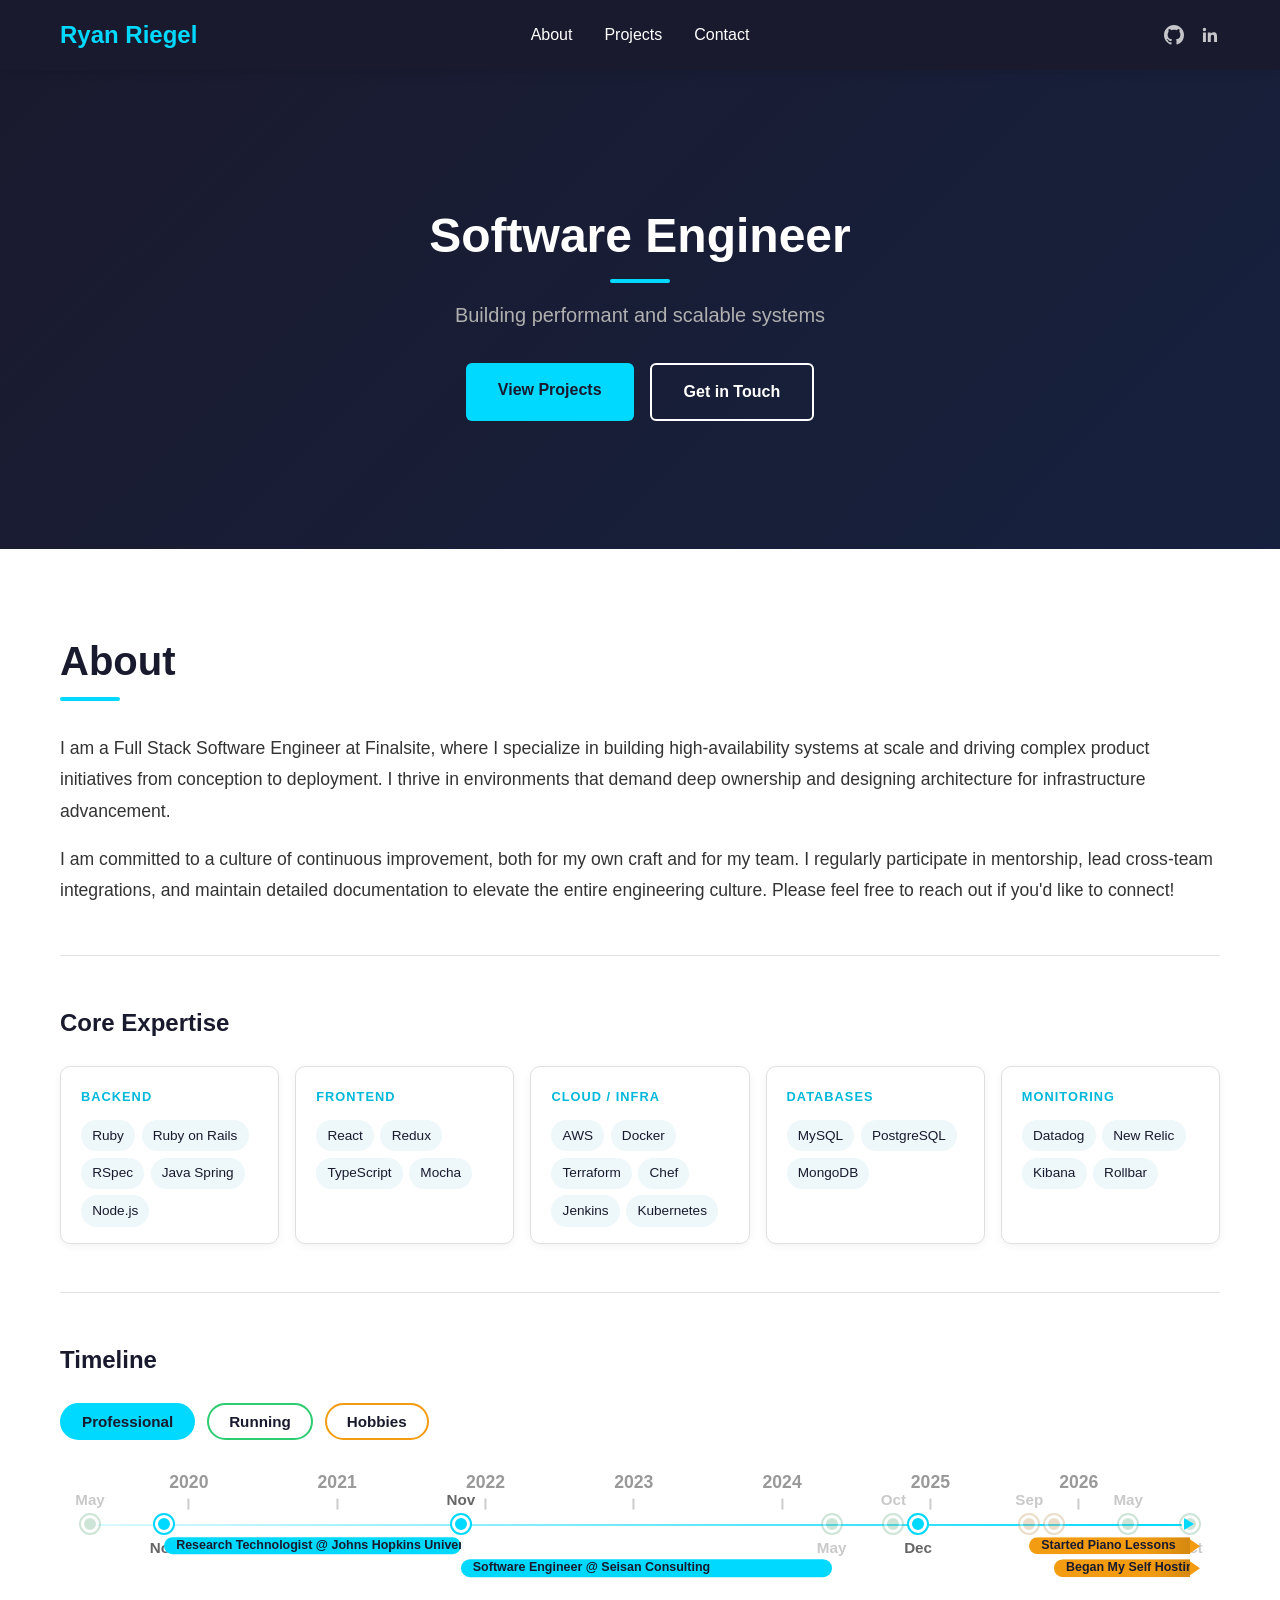
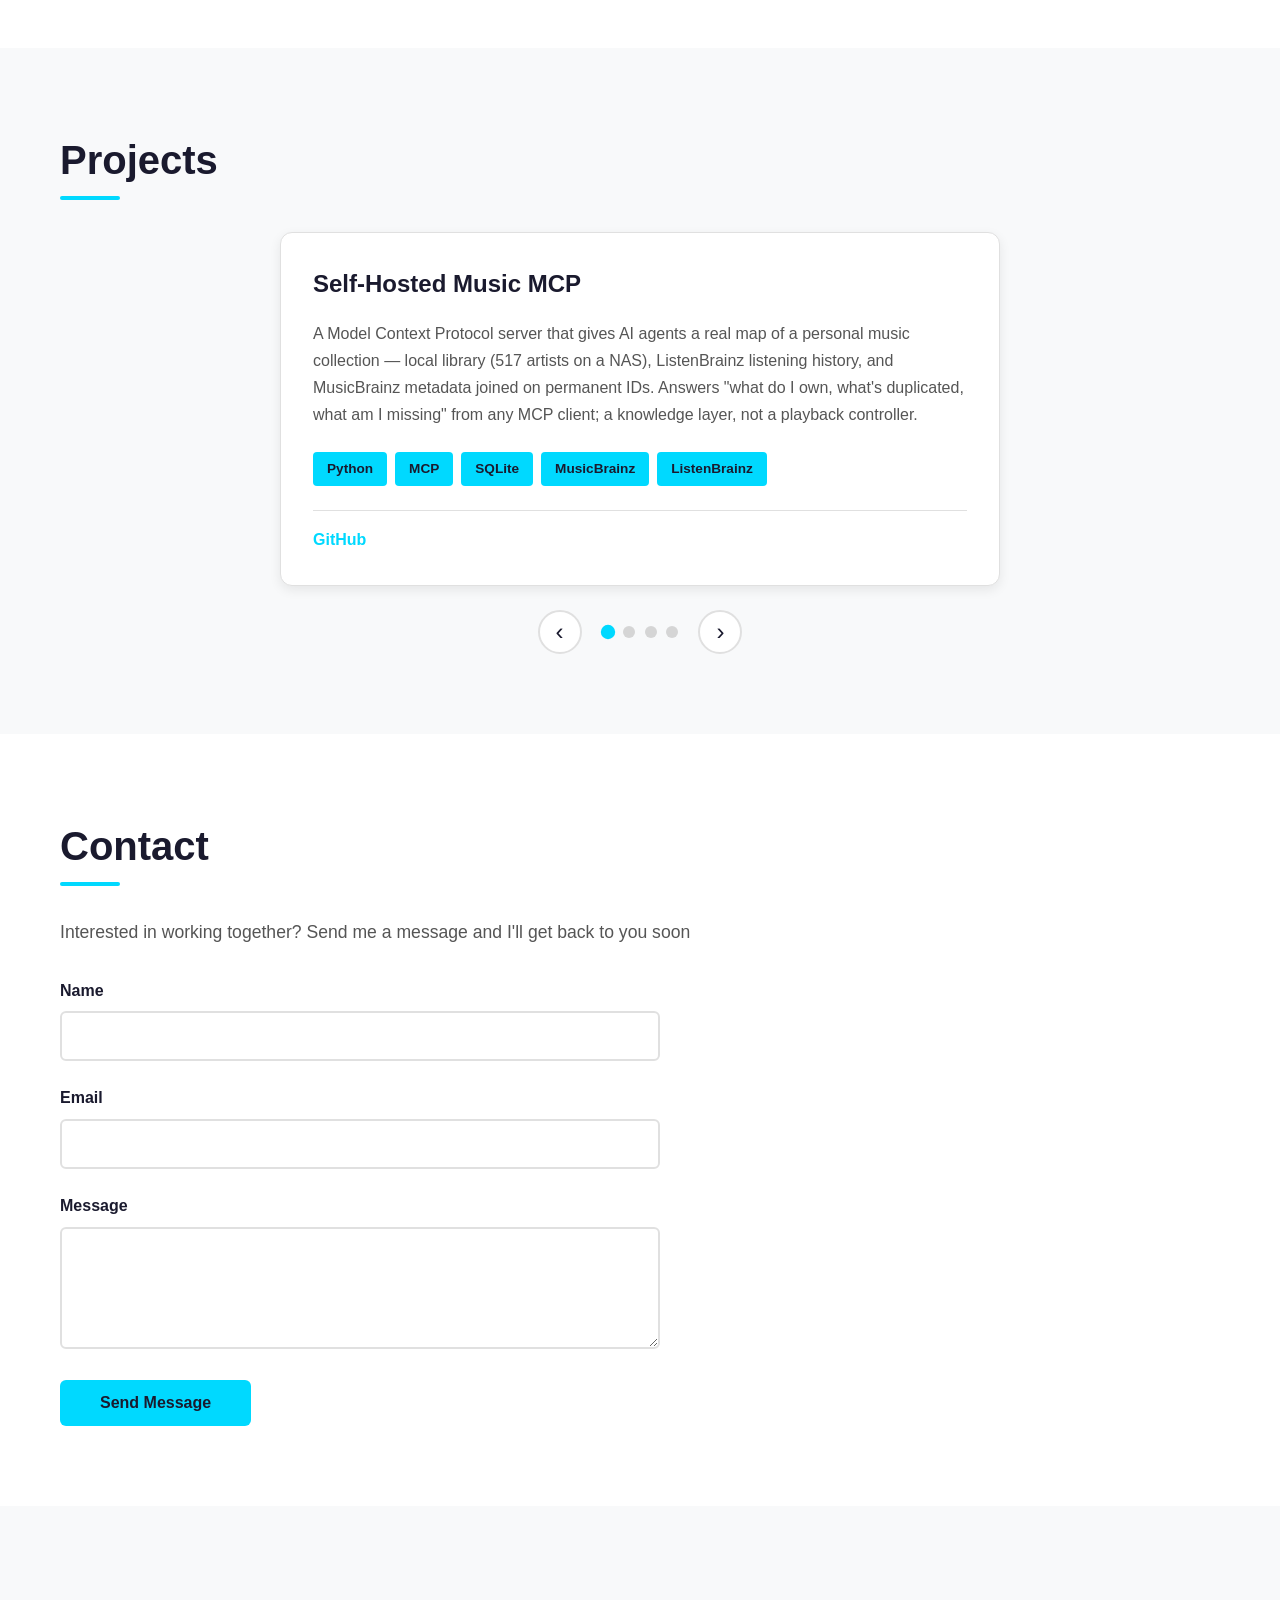
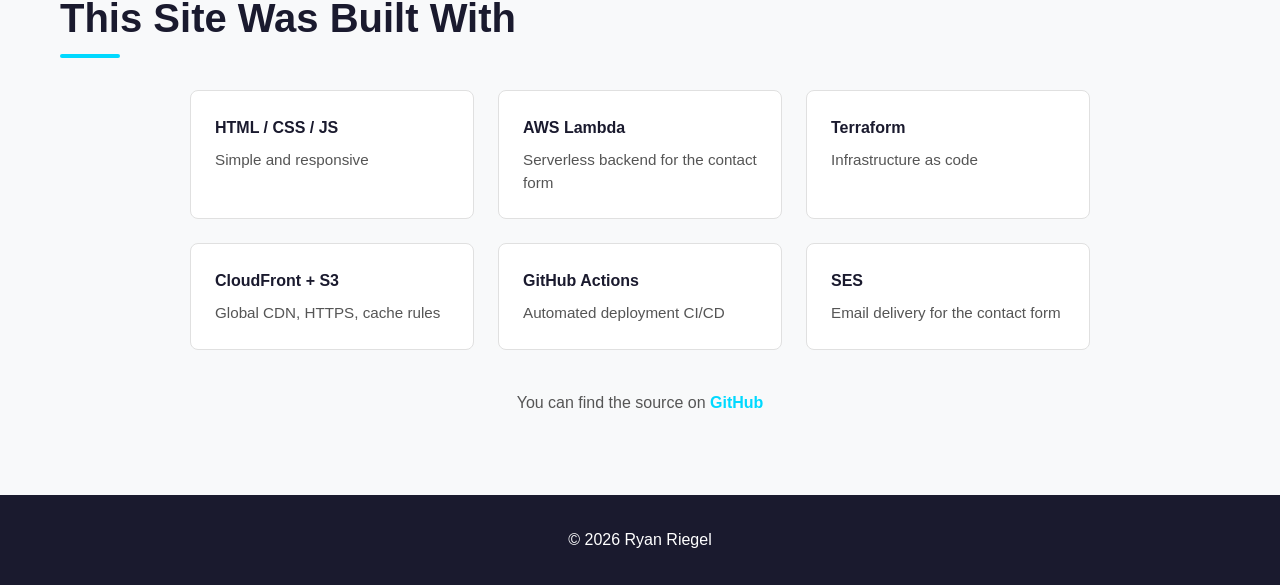
==== app/site/index.html @ c6143694 "timeline: time-proportional axis with duration bars - Axis spans first event (2019-05) to latest end" ====
<!DOCTYPE html>
<html lang="en">
<head>
    <meta charset="UTF-8">
    <meta name="viewport" content="width=device-width, initial-scale=1.0">
    <title>Ryan Riegel - Software Engineer</title>
    <meta name="description" content="Ryan Riegel is a full-stack software engineer building web applications and cloud infrastructure with Rails, React, Python, AWS, and Terraform.">
    <link rel="canonical" href="https://ryanriegel.dev/">
    <meta property="og:type" content="website">
    <meta property="og:site_name" content="Ryan Riegel">
    <meta property="og:title" content="Ryan Riegel - Software Engineer">
    <meta property="og:description" content="Full-stack software engineer building web applications and cloud infrastructure with Rails, React, Python, AWS, and Terraform.">
    <meta property="og:url" content="https://ryanriegel.dev/">
    <meta property="og:image" content="https://ryanriegel.dev/og-image.png">
    <meta name="twitter:card" content="summary">
    <meta name="twitter:title" content="Ryan Riegel - Software Engineer">
    <meta name="twitter:description" content="Full-stack software engineer building web applications and cloud infrastructure with Rails, React, Python, AWS, and Terraform.">
    <meta name="twitter:image" content="https://ryanriegel.dev/og-image.png">
    <link rel="icon" type="image/svg+xml" href="/favicon.svg">
    <link rel="stylesheet" href="styles.css">
</head>
<body>
    <header>
        <nav>
            <div class="container">
                <ul class="nav-links">
                    <li class="has-dropdown">
                        <a href="#about" aria-expanded="false" aria-haspopup="true">About</a>
                        <ul class="dropdown">
                            <li><a href="#about">About</a></li>
                            <li><a href="#skills">Core Expertise</a></li>
                            <li><a href="#timeline">Timeline</a></li>
                        </ul>
                    </li>
                    <li><a href="#projects">Projects</a></li>
                    <li><a href="#contact">Contact</a></li>
                </ul>
                <div class="header-brand">
                    <h1 class="logo">Ryan Riegel</h1>
                    <div class="social-links">
                        <a href="https://github.com/rriegel" target="_blank" rel="noopener" aria-label="GitHub">
                            <svg width="20" height="20" viewBox="0 0 16 16" fill="currentColor" aria-hidden="true"><path d="M8 0C3.58 0 0 3.58 0 8c0 3.54 2.29 6.53 5.47 7.59.4.07.55-.17.55-.38 0-.19-.01-.82-.01-1.49-2.01.37-2.53-.49-2.69-.94-.09-.23-.48-.94-.82-1.13-.28-.15-.68-.52-.01-.53.63-.01 1.08.58 1.23.82.72 1.21 1.87.87 2.33.66.07-.52.28-.87.51-1.07-1.78-.2-3.64-.89-3.64-3.95 0-.87.31-1.59.82-2.15-.08-.2-.36-1.02.08-2.12 0 0 .67-.21 2.2.82.64-.18 1.32-.27 2-.27s1.36.09 2 .27c1.53-1.04 2.2-.82 2.2-.82.44 1.1.16 1.92.08 2.12.51.56.82 1.27.82 2.15 0 3.07-1.87 3.75-3.65 3.95.29.25.54.73.54 1.48 0 1.07-.01 1.93-.01 2.2 0 .21.15.46.55.38A8.01 8.01 0 0 0 16 8c0-4.42-3.58-8-8-8Z"/></svg>
                        </a>
                        <a href="https://linkedin.com/in/ryanjriegel" target="_blank" rel="noopener" aria-label="LinkedIn">
                            <svg width="20" height="20" viewBox="0 0 24 24" fill="currentColor" aria-hidden="true"><path d="M20.45 20.45h-3.55v-5.57c0-1.33-.03-3.04-1.85-3.04-1.86 0-2.14 1.45-2.14 2.94v5.67H9.35V9h3.41v1.56h.05c.47-.9 1.63-1.85 3.36-1.85 3.6 0 4.27 2.37 4.27 5.46v6.28zM5.34 7.43a2.06 2.06 0 1 1 0-4.12 2.06 2.06 0 0 1 0 4.12zM7.12 20.45H3.55V9h3.57v11.45z"/></svg>
                        </a>
                    </div>
                </div>
            </div>
        </nav>
    </header>

    <main>
        <section id="hero" class="section">
            <div class="container">
                <h2>Software Engineer</h2>
                <p class="hero-subtitle">Building performant and scalable systems</p>
                <div class="hero-links">
                    <a href="#projects" class="btn btn-primary">View Projects</a>
                    <a href="#contact" class="btn btn-secondary">Get in Touch</a>
                </div>
            </div>
        </section>

        <section id="about" class="section">
            <div class="container">
                <h2>About</h2>
                <div class="about-text">
                    <p>I am a Full Stack Software Engineer at Finalsite, where I specialize in building high-availability systems at scale and driving complex product initiatives from conception to deployment. I thrive in environments that demand deep ownership and designing architecture for infrastructure advancement.</p>
                    <p>I am committed to a culture of continuous improvement, both for my own craft and for my team. I regularly participate in mentorship, lead cross-team integrations, and maintain detailed documentation to elevate the entire engineering culture. Please feel free to reach out if you'd like to connect!</p>
                </div>
                <div id="skills"></div>
                <hr class="subsection-divider">
                <div class="skills">
                    <h3>Core Expertise</h3>
                    <div class="skill-grid">
                        <div class="skill-card">
                            <h4>Backend</h4>
                            <ul>
                                <li>Ruby</li>
                                <li>Ruby on Rails</li>
                                <li>RSpec</li>
                                <li>Java Spring</li>
                                <li>Node.js</li>
                            </ul>
                        </div>
                        <div class="skill-card">
                            <h4>Frontend</h4>
                            <ul>
                                <li>React</li>
                                <li>Redux</li>
                                <li>TypeScript</li>
                                <li>Mocha</li>
                            </ul>
                        </div>
                        <div class="skill-card">
                            <h4>Cloud / Infra</h4>
                            <ul>
                                <li>AWS</li>
                                <li>Docker</li>
                                <li>Terraform</li>
                                <li>Chef</li>
                                <li>Jenkins</li>
                                <li>Kubernetes</li>
                            </ul>
                        </div>
                        <div class="skill-card">
                            <h4>Databases</h4>
                            <ul>
                                <li>MySQL</li>
                                <li>PostgreSQL</li>
                                <li>MongoDB</li>
                            </ul>
                        </div>
                        <div class="skill-card">
                            <h4>Monitoring</h4>
                            <ul>
                                <li>Datadog</li>
                                <li>New Relic</li>
                                <li>Kibana</li>
                                <li>Rollbar</li>
                            </ul>
                        </div>
                    </div>
                </div>
                <div id="timeline"></div>
                <hr class="subsection-divider">
                <div class="timeline">
                    <h3>Timeline</h3>
                    <div class="timeline-chips" role="group" aria-label="Filter timeline by category (multiple allowed)">
                        <button type="button" class="chip" data-filter="work" aria-pressed="true">Professional</button>
                        <button type="button" class="chip" data-filter="run" aria-pressed="false">Running</button>
                        <button type="button" class="chip" data-filter="hobby" aria-pressed="false">Hobbies</button>
                    </div>
                <div class="life-timeline-wrap">
                    <ol class="life-timeline">
                      <li class="milestone" data-date="2019-05" data-cat="run">
                          <button type="button" class="milestone-node" aria-label="May 2019 — Pittsburgh Half Marathon (details)" aria-expanded="false"></button>
                          <span class="milestone-date"></span>
                          <div class="milestone-body" role="tooltip">
                              <h4><span class="milestone-cat">Running</span> 2019 Pittsburgh Half Marathon</h4>
                              <p>I completed my first half marathon in Pittsburgh. It was an extremely rewarding experience kickstarted my long distance running journey.</p>
                          </div>
                      </li>
                      <li class="milestone" data-date="2019-11" data-end="2021-11" data-cat="work">
                          <button type="button" class="milestone-node" aria-label="Nov 2019 — Research Technologist at Johns Hopkins University (details)" aria-expanded="false"></button>
                          <span class="milestone-date"></span>
                          <div class="milestone-body" role="tooltip">
                              <h4><span class="milestone-cat">Work</span> Research Technologist @ Johns Hopkins University</h4>
                              <p>Research Technologist in the Center for Hearing and Balance in the School of Medicine. Experienced in performing Auditory Brainstem Response (ABR) recording, Vestibular Evoked Potential (VsEP) recording, and other various auditory and vestibular function assessments.</p>
                          </div>
                      </li>
                      <li class="milestone" data-date="2021-11" data-end="2024-05" data-cat="work">
                          <button type="button" class="milestone-node" aria-label="Nov 2021 — Software Engineer at Seisan Consulting (details)" aria-expanded="false"></button>
                          <span class="milestone-date"></span>
                          <div class="milestone-body" role="tooltip">
                              <h4><span class="milestone-cat">Work</span> Software Engineer @ Seisan Consulting</h4>
                              <p>Served as an individual contributor for a diverse portfolio of enterprise and startup clients. Specialized in rapidly deploying high-quality code across various ecosystems, including the MERN stack, Java (Spring) and C#/.NET.</p>
                          </div>
                      </li>
                      <li class="milestone" data-date="2024-05" data-cat="run">
                          <button type="button" class="milestone-node" aria-label="May 2024 — Pittsburgh Marathon (details)" aria-expanded="false"></button>
                          <span class="milestone-date"></span>
                          <div class="milestone-body" role="tooltip">
                              <h4><span class="milestone-cat">Running</span> 2024 Pittsburgh Marathon</h4>
                              <p>I completed my first marathon in Pittsburgh. Prior to committing to this, I had always viewed the marathon distance as out of reach for myself. But through dedicated training with my friends, I was able to complete the race with a time of 3:45!</p>
                          </div>
                      </li>
                      <li class="milestone" data-date="2024-10" data-cat="run">
                          <button type="button" class="milestone-node" aria-label="Oct 2024 - Ann Arbor Half Marathon (details)" aria-expanded="false"></button>
                          <span class="milestone-date"></span>
                          <div class="milestone-body" role="tooltip">
                              <h4><span class="milestone-cat">Running</span> 2024 Ann Arbor Half Marathon</h4>
                              <p>We visited Ann Arbor to check out apartments and run the half marathon. It was a great way to see the town I'd call home for a few years.</p>
                          </div>
                      </li>
                      <li class="milestone" data-date="2024-12" data-cat="work">
                          <button type="button" class="milestone-node" aria-label="Dec 2024 - Software Engineer II at Finalsite (details)" aria-expanded="false"></button>
                          <span class="milestone-date"></span>
                          <div class="milestone-body" role="tooltip">
                              <h4><span class="milestone-cat">Work</span> Software Engineer II @ Finalsite</h4>
                              <p>As a Software Engineer II at Finalsite, I focus on building high-availability architecture and driving the technical direction of mission-critical product lines. My work centers on balancing rapid feature delivery with the long-term scalability required to support thousands of educational institutions.</p>
                          </div>
                      </li>
                      <li class="milestone" data-date="2025-09" data-end="present" data-cat="hobby">
                          <button type="button" class="milestone-node" aria-label="Sep 2025 — Started Piano Lessons (details)" aria-expanded="false"></button>
                          <span class="milestone-date"></span>
                          <div class="milestone-body" role="tooltip">
                              <h4><span class="milestone-cat">Hobby</span> Started Piano Lessons</h4>
                              <p>I started learning piano and have been practicing regularly.</p>
                          </div>
                      </li>
                      <li class="milestone" data-date="2025-11" data-end="present" data-cat="hobby">
                          <button type="button" class="milestone-node" aria-label="Nov 2025 — Began My Self Hosting Journey (details)" aria-expanded="false"></button>
                          <span class="milestone-date"></span>
                          <div class="milestone-body" role="tooltip">
                              <h4><span class="milestone-cat">Hobby</span> Began My Self Hosting Journey</h4>
                              <p>After researching and planning, I began my journey into self-hosting my personal services and applications. This has become an extremely rewarding project. I use its services every day and use it as a sandbox for experimenting with new technologies.</p>
                          </div>
                      </li>
                      <li class="milestone" data-date="2026-05" data-cat="run">
                          <button type="button" class="milestone-node" aria-label="May 2026 — Pittsburgh Marathon (details)" aria-expanded="false"></button>
                          <span class="milestone-date"></span>
                          <div class="milestone-body" role="tooltip">
                              <h4><span class="milestone-cat">Running</span> 2026 Pittsburgh Marathon</h4>
                              <p>Trained for the marathon with my partner and with the goal of beating my previous time. I achieved this goal and am excited to do it again soon.</p>
                          </div>
                      </li>
                      <li class="milestone" data-date="2026-10" data-cat="run">
                          <button type="button" class="milestone-node" aria-label="Oct 2026 - Ann Arbor Half Marathon (details)" aria-expanded="false"></button>
                          <span class="milestone-date"></span>
                          <div class="milestone-body" role="tooltip">
                              <h4><span class="milestone-cat">Running</span> 2026 Ann Arbor Half Marathon</h4>
                              <p>More details soon...</p>
                          </div>
                      </li>
                    </ol>
                </div>
                </div>
            </div>
        </section>

        <section id="projects" class="section">
            <div class="container">
                <h2>Projects</h2>
                <div class="project-carousel">
                    <div class="project-track">
                    <article class="project-card">
                        <h3>Self-Hosted Music MCP</h3>
                        <p class="project-description">A Model Context Protocol server that gives AI agents a real map of a personal music collection — local library (517 artists on a NAS), ListenBrainz listening history, and MusicBrainz metadata joined on permanent IDs. Answers "what do I own, what's duplicated, what am I missing" from any MCP client; a knowledge layer, not a playback controller.</p>
                        <div class="tech-stack">
                            <span class="tech-tag">Python</span>
                            <span class="tech-tag">MCP</span>
                            <span class="tech-tag">SQLite</span>
                            <span class="tech-tag">MusicBrainz</span>
                            <span class="tech-tag">ListenBrainz</span>
                        </div>
                        <div class="project-links">
                            <a href="https://github.com/rriegel/self-hosted-music-mcp" class="project-link">GitHub</a>
                        </div>
                    </article>

                    <article class="project-card">
                        <h3>Strava Trends</h3>
                        <p class="project-description">Fitness analytics web app that parses Garmin FIT/GPX activity files and surfaces performance trends — pace, elevation, heart rate — with per-activity detail and trend visualization. FastAPI backend, React/TypeScript frontend, PostgreSQL.</p>
                        <div class="tech-stack">
                            <span class="tech-tag">Python</span>
                            <span class="tech-tag">FastAPI</span>
                            <span class="tech-tag">React</span>
                            <span class="tech-tag">TypeScript</span>
                            <span class="tech-tag">PostgreSQL</span>
                        </div>
                        <div class="project-links">
                            <a href="https://github.com/rriegel/strava-trends" class="project-link">GitHub</a>
                        </div>
                    </article>

                    <article class="project-card">
                        <h3>Personal Blog</h3>
                        <p class="project-description">Self-built blog platform with a Rails 8 API, JWT-secured admin panel with a rich-text editor and media uploads, and an Astro frontend with RSS. Automated testing gates (RSpec coverage + diff-coverage) run in CI.</p>
                        <div class="tech-stack">
                            <span class="tech-tag">Rails</span>
                            <span class="tech-tag">PostgreSQL</span>
                            <span class="tech-tag">Astro</span>
                            <span class="tech-tag">TypeScript</span>
                            <span class="tech-tag">RSpec</span>
                        </div>
                        <div class="project-links">
                            <a href="https://github.com/rriegel/ryanriegel.com" class="project-link">GitHub</a>
                        </div>
                    </article>

                    <article class="project-card">
                        <h3>Q*bert</h3>
                        <p class="project-description">Browser remake of the arcade classic built with Phaser 3 and TypeScript — isometric pyramid, Coily AI, discs, power-ups, and local high scores. Vite build with a Vitest unit-test suite for game logic.</p>
                        <div class="tech-stack">
                            <span class="tech-tag">TypeScript</span>
                            <span class="tech-tag">Phaser 3</span>
                            <span class="tech-tag">Vite</span>
                            <span class="tech-tag">Vitest</span>
                        </div>
                        <div class="project-links">
                            <a href="https://github.com/rriegel/qbert-game" class="project-link">GitHub</a>
                        </div>
                    </article>
                    </div>
                    <div class="project-controls">
                        <button type="button" class="carousel-btn carousel-prev" aria-label="Previous project">&#8249;</button>
                        <div class="carousel-dots" role="tablist" aria-label="Select project"></div>
                        <button type="button" class="carousel-btn carousel-next" aria-label="Next project">&#8250;</button>
                    </div>
                </div>
            </div>
        </section>

        <section id="contact" class="section">
            <div class="container">
                <h2>Contact</h2>
                <p class="contact-intro">Interested in working together? Send me a message and I'll get back to you soon</p>
                <form id="contact-form">
                    <div class="form-group">
                        <label for="name">Name</label>
                        <input type="text" id="name" name="name" required>
                    </div>
                    <div class="form-group">
                        <label for="email">Email</label>
                        <input type="email" id="email" name="email" required>
                    </div>
                    <div class="form-group">
                        <label for="message">Message</label>
                        <textarea id="message" name="message" rows="5" required></textarea>
                    </div>
                    <button type="submit" class="btn btn-primary">Send Message</button>
                    <div id="form-status" role="alert"></div>
                </form>
            </div>
        </section>

        <section id="colophon" class="section">
            <div class="container">
                <h2>This Site Was Built With</h2>
                
                <div class="colophon-grid">
                    <div class="colophon-item">
                        <h4>HTML / CSS / JS</h4>
                        <p>Simple and responsive</p>
                    </div>
                    <div class="colophon-item">
                        <h4>AWS Lambda</h4>
                        <p>Serverless backend for the contact form</p>
                    </div>
                    <div class="colophon-item">
                        <h4>Terraform</h4>
                        <p>Infrastructure as code</p>
                    </div>
                    <div class="colophon-item">
                        <h4>CloudFront + S3</h4>
                        <p>Global CDN, HTTPS, cache rules</p>
                    </div>
                    <div class="colophon-item">
                        <h4>GitHub Actions</h4>
                        <p>Automated deployment CI/CD</p>
                    </div>
                    <div class="colophon-item">
                        <h4>SES</h4>
                        <p>Email delivery for the contact form</p>
                    </div>
                </div>
                <p class="colophon-source">You can find the source on <a href="https://github.com/rriegel/portfolio-v2" class="project-link">GitHub</a></p>
            </div>
        </section>
    </main>

    <footer>
        <div class="container">
            <p>&copy; 2026 Ryan Riegel</p>
        </div>
    </footer>

    <script src="timeline.js" defer></script>
    <script src="script.js"></script>
</body>
</html>
---- app/site/styles.css ----
* {
    margin: 0;
    padding: 0;
    box-sizing: border-box;
}

body {
    font-family: -apple-system, BlinkMacSystemFont, 'Segoe UI', Roboto, Oxygen, Ubuntu, Cantarell, sans-serif;
    line-height: 1.6;
    color: #333;
    background: #f8f9fa;
}

.container {
    max-width: 1200px;
    margin: 0 auto;
    padding: 0 20px;
}

/* Header & Navigation */
header {
    background: #1a1a2e;
    color: white;
    padding: 1rem 0;
    position: sticky;
    top: 0;
    z-index: 100;
    box-shadow: 0 2px 10px rgba(0,0,0,0.1);
}

nav .container {
    display: flex;
    align-items: center;
    justify-content: flex-end;
    position: relative;
}

/* Nav truly centered in the header: absolutely positioned at 50%,
   unaffected by the right-pinned brand cluster's width. */
.nav-links {
    list-style: none;
    display: flex;
    gap: 2rem;
    position: absolute;
    left: 50%;
    transform: translateX(-50%);
}

/* Brand cluster spans the header width: name hugs the left edge,
   social icon row hugs the right. */
.header-brand {
    flex: 1;
    display: flex;
    align-items: center;
    justify-content: space-between;
    gap: 1rem;
}

/* Social links now live in the dark header */
.header-brand .social-links {
    display: flex;
    gap: 1rem;
}

.header-brand .social-links a {
    color: rgba(255, 255, 255, 0.75);
    display: inline-flex;
    transition: color 0.2s;
}

.header-brand .social-links a:hover {
    color: #00d9ff;
}

.logo {
    font-size: 1.5rem;
    font-weight: 700;
    color: #00d9ff;
}

.nav-links a {
    color: white;
    text-decoration: none;
    font-weight: 500;
    transition: color 0.3s;
}

.nav-links a:hover {
    color: #00d9ff;
}

/* About dropdown: hidden by default; opens on hover (desktop) or via
   .is-open class (touch/keyboard, toggled in timeline.js) */
.has-dropdown {
    position: relative;
}

.dropdown {
    list-style: none;
    position: absolute;
    top: 100%;
    left: 50%;
    transform: translateX(-50%);
    margin: 0;
    padding: 0.5rem 0;
    background: #16213e;
    border: 1px solid rgba(255,255,255,0.1);
    border-radius: 8px;
    box-shadow: 0 8px 24px rgba(0,0,0,0.35);
    min-width: 11rem;
    display: flex;
    flex-direction: column;
    opacity: 0;
    visibility: hidden;
    transition: opacity 0.2s, visibility 0.2s;
    z-index: 50;
}

.dropdown li {
    width: 100%;
}

.dropdown a {
    display: block;
    padding: 0.5rem 1.25rem;
    white-space: nowrap;
}

.dropdown a:hover {
    background: rgba(0, 217, 255, 0.1);
}

.has-dropdown:hover .dropdown,
.has-dropdown.is-open .dropdown {
    opacity: 1;
    visibility: visible;
}

/* Sections */
.section {
    padding: 5rem 0;
}

.section:nth-child(even) {
    background: white;
}

h2 {
    font-size: 2.5rem;
    margin-bottom: 2rem;
    color: #1a1a2e;
    position: relative;
    padding-bottom: 0.5rem;
}

h2::after {
    content: '';
    position: absolute;
    bottom: 0;
    left: 0;
    width: 60px;
    height: 4px;
    background: #00d9ff;
    border-radius: 2px;
}

/* Hero Section */
#hero {
    background: linear-gradient(135deg, #1a1a2e 0%, #16213e 100%);
    color: white;
    text-align: center;
    padding: 8rem 0;
}

#hero h2 {
    color: white;
    font-size: 3rem;
    margin-bottom: 1rem;
}

#hero h2::after {
    left: 50%;
    transform: translateX(-50%);
}

.hero-subtitle {
    font-size: 1.25rem;
    color: #b0b0b0;
    margin-bottom: 2rem;
}

.hero-links {
    display: flex;
    gap: 1rem;
    justify-content: center;
    flex-wrap: wrap;
}

.btn {
    display: inline-block;
    padding: 0.875rem 2rem;
    border-radius: 6px;
    text-decoration: none;
    font-weight: 600;
    transition: all 0.3s;
    cursor: pointer;
    border: none;
    font-size: 1rem;
}

.btn-primary {
    background: #00d9ff;
    color: #1a1a2e;
}

.btn-primary:hover {
    background: #00b8d9;
    transform: translateY(-2px);
    box-shadow: 0 4px 12px rgba(0, 217, 255, 0.3);
}

.btn-secondary {
    background: transparent;
    color: white;
    border: 2px solid white;
}

.btn-secondary:hover {
    background: white;
    color: #1a1a2e;
}

/* About Section */
.about-text p {
    margin-bottom: 1rem;
    font-size: 1.1rem;
    line-height: 1.8;
}

.skills {
  margin-bottom: 1.5rem;
}

.skills h3 {
    font-size: 1.5rem;
    margin-bottom: 1.5rem;
    color: #1a1a2e;
}

.subsection-divider {
    border: none;
    border-top: 1px solid #e0e0e0;
    margin: 3rem 0;
}

.timeline h3 {
    font-size: 1.5rem;
    margin-bottom: 1.5rem;
    color: #1a1a2e;
}

.skill-grid {
    display: grid;
    grid-template-columns: repeat(auto-fit, minmax(180px, 1fr));
    gap: 1rem;
}

.skill-card {
    background: white;
    padding: 1.25rem 1.25rem 1rem;
    border-radius: 10px;
    border: 1px solid #e0e0e0;
    box-shadow: 0 2px 8px rgba(0,0,0,0.05);
    transition: all 0.3s;
}

.skill-card:hover {
    transform: translateY(-3px);
    box-shadow: 0 6px 16px rgba(0,0,0,0.1);
    border-color: #00d9ff;
}

.skill-card h4 {
    font-size: 0.8rem;
    font-weight: 700;
    color: #00b8d9;
    margin-bottom: 0.75rem;
    text-transform: uppercase;
    letter-spacing: 0.08em;
}

.skill-card ul {
    list-style: none;
    display: flex;
    flex-wrap: wrap;
    gap: 0.4rem;
}

.skill-card li {
    background: #eef7fa;
    color: #1a1a2e;
    padding: 0.3rem 0.7rem;
    border-radius: 999px;
    font-size: 0.85rem;
    font-weight: 500;
    transition: all 0.2s;
}

.skill-card li:hover {
    background: #00d9ff;
    color: #1a1a2e;
}

/* Timeline */
.timeline-chips {
    display: flex;
    gap: 0.75rem;
    flex-wrap: wrap;
    margin-bottom: 2.5rem;
}

.chip {
    font-family: inherit;
    font-size: 0.95rem;
    font-weight: 600;
    padding: 0.5rem 1.25rem;
    border-radius: 999px;
    border: 2px solid #e0e0e0;
    background: white;
    color: #1a1a2e;
    cursor: pointer;
    transition: all 0.2s;
}

/* Chip colors match their node colors on the timeline */
.chip[data-filter="work"] {
    border-color: #00d9ff;
}

.chip[data-filter="run"] {
    border-color: #2ecc71;
}

.chip[data-filter="hobby"] {
    border-color: #f39c12;
}

.chip[data-filter="work"]:hover { color: #00b8d9; }
.chip[data-filter="run"]:hover { color: #27ae60; }
.chip[data-filter="hobby"]:hover { color: #e67e22; }

/* Selected: filled with the node color */
.chip[aria-pressed="true"][data-filter="work"] {
    background: #00d9ff;
    border-color: #00d9ff;
    color: #1a1a2e;
}

.chip[aria-pressed="true"][data-filter="run"] {
    background: #2ecc71;
    border-color: #2ecc71;
    color: white;
}

.chip[aria-pressed="true"][data-filter="hobby"] {
    background: #f39c12;
    border-color: #f39c12;
    color: #1a1a2e;
}

.life-timeline {
    list-style: none;
    position: relative;
    display: block;
    height: var(--tl-half, 5.5rem);
    margin: 0 auto;
    max-width: 1100px;
}

/* Horizontal spine: runs left (oldest) to right (newest), with directional detail:
   fades in from the left, arrowhead at the right (future) end, "2021" anchor label. */
.life-timeline::before {
    content: '';
    position: absolute;
    left: 0.5rem;
    right: 0.5rem;
    top: 50%;
    height: 2px;
    background: linear-gradient(to right, rgba(0,217,255,0.15), #00d9ff);
}

.life-timeline::after {
    content: '';
    position: absolute;
    right: -0.25rem;
    top: 50%;
    transform: translateY(-50%);
    border-left: 10px solid #00d9ff;
    border-top: 6px solid transparent;
    border-bottom: 6px solid transparent;
}

.life-timeline-start {
    position: absolute;
    left: 2rem;
    top: calc(50% + 10px);
    font-size: 0.85rem;
    font-weight: 600;
    color: #999;
    white-space: nowrap;
}

.life-timeline-wrap {
    position: relative;
    max-width: 1100px;
    margin: 0 auto;
}

/* Node column: a real box whose vertical center IS the spine.
   stretch makes each li span the full padding-box height of the ol
   (padding excluded via content-box behavior of flex items), so its
   50% line lands exactly on the spine row. */
.milestone {
    position: absolute;
    left: var(--x, 0%);
    top: 50%;
    transform: translate(-50%, -50%);
    display: flex;
    flex-direction: column;
    align-items: center;
    min-width: 0;
    padding: 0 0.25rem;
    transition: opacity 0.3s, filter 0.3s;
}

/* The node button centered on the li's vertical center (= the spine).
   left:50% of the li == the node column center; no JS needed for X. */
.milestone-node {
    position: absolute;
    top: 50%;
    left: 50%;
    transform: translate(-50%, -50%);
    width: 18px;
    height: 18px;
    border-radius: 50%;
    background: #00d9ff;
    border: 3px solid white;
    box-shadow: 0 0 0 2px #00d9ff;
    cursor: pointer;
    padding: 0;
    z-index: 2;
}

.milestone[data-cat="run"] .milestone-node {
    background: #2ecc71;
    box-shadow: 0 0 0 2px #2ecc71;
}

.milestone[data-cat="hobby"] .milestone-node {
    background: #f39c12;
    box-shadow: 0 0 0 2px #f39c12;
}

.milestone-node:hover,
.milestone-node:focus-visible {
    transform: translate(-50%, -50%) scale(1.25);
}

.milestone-node:focus-visible {
    outline: 2px solid #00d9ff;
    outline-offset: 3px;
}

/* Dates: alternate above/below the spine by nth-child parity */
.milestone-date {
    position: absolute;
    font-weight: 700;
    font-size: 0.95rem;
    color: #666;
    white-space: nowrap;
}

/* The popover: hidden by default. Horizontally centered on the node column
   via CSS (left:50% + translateX(-50%)); JS only clamps at viewport edges
   by nudging --pop-shift. Vertically anchored to the spine line. */
.milestone-body {
    position: absolute;
    left: 50%;
    top: calc(50% + var(--pop-gap, 18px));
    width: min(340px, calc(100vw - 3rem));
    background: white;
    border: 1px solid #e0e0e0;
    border-radius: 8px;
    box-shadow: 0 8px 24px rgba(0,0,0,0.15);
    padding: 0.9rem 1rem;
    opacity: 0;
    visibility: hidden;
    transition: opacity 0.2s, visibility 0.2s;
    z-index: 30;
    pointer-events: none;
    transform: translateX(calc(-50% + var(--pop-shift, 0px)));
}

/* Even milestones open upward */
.milestone:nth-child(even) .milestone-body {
    top: auto;
    bottom: calc(50% + var(--pop-gap, 18px));
}

.milestone:hover .milestone-body,
.milestone-node:focus-visible + .milestone-date ~ .milestone-body,
.milestone.is-open .milestone-body {
    opacity: 1;
    visibility: visible;
}

/* Caret: centered on the popover's node-facing edge, shifted identically
   so it keeps pointing at the node even when the box is clamped. */
.milestone-body::before {
    content: '';
    position: absolute;
    left: calc(50% - var(--pop-shift, 0px));
    width: 12px;
    height: 12px;
    background: white;
    border-left: 1px solid #e0e0e0;
    border-top: 1px solid #e0e0e0;
    transform: translateX(-50%) rotate(45deg);
}

.milestone:nth-child(odd) .milestone-body::before {
    top: -7px;
}

.milestone:nth-child(even) .milestone-body::before {
    top: auto;
    bottom: -7px;
    border-left: none;
    border-top: none;
    border-right: 1px solid #e0e0e0;
    border-bottom: 1px solid #e0e0e0;
}

/* Dates hug the spine on the opposite side from the popover; the JS fills
   in the month (data-date="YYYY-MM"). */
.milestone:nth-child(odd) .milestone-date {
    position: absolute;
    bottom: calc(50% + 12px);
    left: 50%;
    transform: translateX(-50%);
    white-space: nowrap;
}

.milestone:nth-child(even) .milestone-date {
    position: absolute;
    top: calc(50% + 12px);
    left: 50%;
    transform: translateX(-50%);
    white-space: nowrap;
}

/* Year group markers: plain text floating above the spine, positioned by
   JS at their month offset (left set inline). */
.year-marker {
    position: absolute;
    left: var(--x, 0%);
    top: 50%;
    transform: translate(-50%, calc(-50% - 2.6rem));
    font-size: 1.1rem;
    font-weight: 700;
    color: #999;
    background: none;
    padding: 0;
    border: none;
    white-space: nowrap;
    line-height: 1;
    z-index: 1;
}

/* Ticks on the spine at each year boundary */
.year-marker::after {
    content: '';
    position: absolute;
    left: 50%;
    top: calc(100% + 0.45rem);
    transform: translateX(-50%);
    width: 2px;
    height: 0.7rem;
    background: #ccc;
}

/* Duration bars: rounded bands spanning an item's [start..end] months,
   positioned by JS (left/width %). Lane = which overlap row the bar sits
   in (0 = just below spine, 1 = further below). Open-ended bars get an
   arrowhead at the right edge. */
.timeline-bars {
    position: absolute;
    left: 0;
    right: 0;
    top: 50%;
    height: 0;
}

.timeline-bar {
    position: absolute;
    top: 1.1rem;
    height: 1.1rem;
    border-radius: 999px;
    transform: translateY(-50%);
}

.timeline-bar-0 { top: 1.35rem; }
.timeline-bar-1 { top: 2.75rem; }

.timeline-bar-work { background: #00d9ff; }
.timeline-bar-run { background: #2ecc71; }
.timeline-bar-hobby { background: #f39c12; }

/* Ongoing: dashed fade at the right edge + open arrowhead */
.timeline-bar-open {
    border-top-right-radius: 0;
    border-bottom-right-radius: 0;
    background-image: linear-gradient(to right, rgba(0,0,0,0) 70%, rgba(0,0,0,0.12));
}

.timeline-bar-open::after {
    content: '';
    position: absolute;
    right: -10px;
    top: 50%;
    transform: translateY(-50%);
    border-left: 10px solid;
    border-top: 7px solid transparent;
    border-bottom: 7px solid transparent;
    border-left-color: inherit;
}

.timeline-bar-open.timeline-bar-hobby::after { border-left-color: #f39c12; }
.timeline-bar-open.timeline-bar-work::after { border-left-color: #00d9ff; }
.timeline-bar-open.timeline-bar-run::after { border-left-color: #2ecc71; }

/* Bar labels: item title inside the band when wide enough (JS adds span) */
.timeline-bar .bar-label {
    position: absolute;
    inset: 0;
    display: flex;
    align-items: center;
    padding: 0 0.75rem;
    font-size: 0.78rem;
    font-weight: 700;
    color: white;
    white-space: nowrap;
    overflow: hidden;
    text-overflow: ellipsis;
}

.timeline-bar-work .bar-label { color: #1a1a2e; }
.timeline-bar-hobby .bar-label { color: #1a1a2e; }

/* Popover date stamp */
.milestone-stamp {
    display: block;
    font-size: 0.75rem;
    font-weight: 700;
    color: #00b8d9;
    text-transform: uppercase;
    letter-spacing: 0.06em;
    margin-bottom: 0.2rem;
}

.milestone-body h4 {
    font-size: 1rem;
    color: #1a1a2e;
    margin-bottom: 0.4rem;
    line-height: 1.35;
}

.milestone-cat {
    display: inline-block;
    font-size: 0.72rem;
    font-weight: 700;
    text-transform: uppercase;
    letter-spacing: 0.05em;
    padding: 0.15rem 0.6rem;
    border-radius: 999px;
    margin-right: 0.5rem;
    vertical-align: 2px;
}

.milestone[data-cat="work"] .milestone-cat {
    background: #00d9ff;
    color: #1a1a2e;
}

.milestone[data-cat="run"] .milestone-cat {
    background: #2ecc71;
    color: white;
}

.milestone[data-cat="hobby"] .milestone-cat {
    background: #f39c12;
    color: #1a1a2e;
}

.milestone-body p {
    color: #555;
    line-height: 1.55;
    font-size: 0.9rem;
    margin: 0;
}

/* Ghost overlay: non-matching milestones dim but stay in place, and can't
   be interacted with — no hover popover, no tap-to-open while filtered out. */
.milestone[data-dim] {
    opacity: 0.35;
    filter: saturate(0.4);
}

.milestone[data-dim] .milestone-node {
    pointer-events: none;
}

.milestone[data-dim] .milestone-body {
    opacity: 0 !important;
    visibility: hidden !important;
}

/* Projects Section */
/* Projects carousel: one card in focus at a time */
.project-carousel {
    max-width: 720px;
    margin: 0 auto;
}

/* All cards stack in the same grid cell; the active one is visible.
   No overflow mask: inactive cards are fully hidden (opacity 0 +
   visibility hidden), and a mask would clip the active card's hover
   lift and top border. */
.project-track {
    display: grid;
}

.project-card {
    background: white;
    padding: 2rem;
    border-radius: 12px;
    box-shadow: 0 4px 12px rgba(0,0,0,0.08);
    transition: all 0.3s;
    border: 1px solid #e0e0e0;
    grid-area: 1 / 1;
    opacity: 0;
    visibility: hidden;
    transform: translateX(24px);
    pointer-events: none;
}

.project-card.is-active {
    opacity: 1;
    visibility: visible;
    transform: translateX(0);
    pointer-events: auto;
}

.project-card:hover {
    transform: translateY(-6px);
    box-shadow: 0 8px 24px rgba(0,0,0,0.12);
    border-color: #00d9ff;
}

.project-controls {
    display: flex;
    align-items: center;
    justify-content: center;
    gap: 1.25rem;
    margin-top: 1.5rem;
}

.carousel-btn {
    font-family: inherit;
    font-size: 1.5rem;
    line-height: 1;
    width: 2.75rem;
    height: 2.75rem;
    border-radius: 50%;
    border: 2px solid #e0e0e0;
    background: white;
    color: #1a1a2e;
    cursor: pointer;
    transition: all 0.2s;
    display: inline-flex;
    align-items: center;
    justify-content: center;
}

.carousel-btn:hover {
    border-color: #00d9ff;
    color: #00b8d9;
}

.carousel-dots {
    display: flex;
    gap: 0.6rem;
}

.carousel-dot {
    width: 0.75rem;
    height: 0.75rem;
    padding: 0;
    border-radius: 50%;
    border: none;
    background: #d5d5d5;
    cursor: pointer;
    transition: background 0.2s, transform 0.2s;
}

.carousel-dot.is-active {
    background: #00d9ff;
    transform: scale(1.2);
}

.project-card h3 {
    font-size: 1.5rem;
    margin-bottom: 1rem;
    color: #1a1a2e;
}

.project-description {
    margin-bottom: 1.5rem;
    line-height: 1.7;
    color: #555;
}

.tech-stack {
    margin-bottom: 1.5rem;
    display: flex;
    gap: 0.5rem;
    flex-wrap: wrap;
}

.tech-tag {
    background: #00d9ff;
    color: #1a1a2e;
    padding: 0.375rem 0.875rem;
    border-radius: 4px;
    font-size: 0.85rem;
    font-weight: 600;
}

.project-links {
    display: flex;
    gap: 1rem;
    padding-top: 1rem;
    border-top: 1px solid #e0e0e0;
}

.project-link {
    color: #00d9ff;
    text-decoration: none;
    font-weight: 600;
    transition: color 0.3s;
}

.project-link:hover {
    color: #00b8d9;
}

/* Contact Section */
.contact-intro {
    font-size: 1.1rem;
    margin-bottom: 2rem;
    color: #555;
}

/* Colophon ("This Site Was Built With") */
.colophon-grid {
    display: grid;
    grid-template-columns: repeat(3, 1fr);
    gap: 1.5rem;
    max-width: 900px;
    margin: 0 auto 2.5rem;
}

.colophon-item {
    background: white;
    padding: 1.5rem;
    border-radius: 8px;
    border: 1px solid #e0e0e0;
}

.colophon-item h4 {
    color: #1a1a2e;
    margin-bottom: 0.5rem;
}

.colophon-item p {
    color: #555;
    font-size: 0.95rem;
    line-height: 1.5;
}

/* Source link below the grid: tighter than a section intro, no trailing gap */
.colophon-source {
    text-align: center;
    color: #555;
    font-size: 1rem;
    margin: 0;
}

form {
    max-width: 600px;
}

.form-group {
    margin-bottom: 1.5rem;
}

label {
    display: block;
    margin-bottom: 0.5rem;
    font-weight: 600;
    color: #1a1a2e;
}

input, textarea {
    width: 100%;
    padding: 0.875rem;
    border: 2px solid #e0e0e0;
    border-radius: 6px;
    font-family: inherit;
    font-size: 1rem;
    transition: border-color 0.3s;
}

input:focus, textarea:focus {
    outline: none;
    border-color: #00d9ff;
}

textarea {
    resize: vertical;
    min-height: 120px;
}

button[type=submit] {
    background: #00d9ff;
    color: #1a1a2e;
    padding: 0.875rem 2.5rem;
    border: none;
    border-radius: 6px;
    font-size: 1rem;
    font-weight: 600;
    cursor: pointer;
    transition: all 0.3s;
}

button[type=submit]:hover {
    background: #00b8d9;
    transform: translateY(-2px);
    box-shadow: 0 4px 12px rgba(0, 217, 255, 0.3);
}

button:disabled {
    background: #b0b0b0;
    cursor: not-allowed;
    transform: none;
}

#form-status {
    margin-top: 1rem;
    padding: 1rem;
    border-radius: 6px;
    display: none;
    font-weight: 500;
}

#form-status.success {
    background: #d4edda;
    color: #155724;
    border: 1px solid #c3e6cb;
    display: block;
}

#form-status.error {
    background: #f8d7da;
    color: #721c24;
    border: 1px solid #f5c6cb;
    display: block;
}

/* Footer */
footer {
    background: #1a1a2e;
    color: white;
    padding: 2rem 0;
    text-align: center;
}

footer .container {
    display: flex;
    justify-content: center;
}

/* Responsive Design */
@media (max-width: 768px) {
    nav .container {
        flex-direction: column;
        gap: 0.75rem;
    }

    .nav-links {
        position: static;
        transform: none;
        gap: 1rem;
        flex-direction: column;
        align-items: center;
    }

    /* Mobile: dropdown opens via .is-open tap, renders in-flow */
    .has-dropdown {
        display: flex;
        flex-direction: column;
        align-items: center;
    }

    .dropdown {
        position: static;
        transform: none;
        display: none;
        text-align: center;
        box-shadow: none;
        padding: 0.25rem 0;
    }

    .has-dropdown:hover .dropdown {
        opacity: 0;
        visibility: hidden;
    }

    .has-dropdown.is-open .dropdown {
        opacity: 1;
        visibility: visible;
        display: flex;
    }

    .header-brand {
        align-items: center;
        flex-direction: row-reverse;
        gap: 1rem;
    }

    #hero {
        padding: 4rem 0;
    }

    #hero h2 {
        font-size: 2rem;
    }

    .hero-subtitle {
        font-size: 1rem;
    }

    h2 {
        font-size: 2rem;
    }

    .project-carousel {
        max-width: 100%;
    }

    .project-card {
        padding: 1.5rem;
    }

    .colophon-grid {
        grid-template-columns: 1fr;
    }

    .timeline-chips {
        gap: 0.5rem;
    }

    .chip {
        font-size: 0.85rem;
        padding: 0.4rem 1rem;
    }

    /* Mobile: revert to the vertical timeline (popovers become inline cards) */
    .life-timeline {
        display: block;
        padding: 0 0 0 2rem;
        position: relative;
    }

    .life-timeline::before {
        top: 0.25rem;
        bottom: 0.25rem;
        left: 0;
        right: auto;
        width: 2px;
        height: auto;
        background: #00d9ff;
    }

    .life-timeline::after {
        display: none;
    }

    .life-timeline-start {
        display: none;
    }

    .milestone {
        display: block;
        position: relative;
        left: auto;
        top: auto;
        transform: none;
        padding: 0 0 2rem 1.5rem;
        min-height: 0;
    }

    .milestone-node {
        position: absolute;
        left: -2.4rem;
        top: 0.3rem;
        transform: none;
        width: 14px;
        height: 14px;
    }

    .milestone-node:hover,
    .milestone-node:focus-visible {
        transform: scale(1.2);
    }

    .milestone-date {
        display: inline-block;
        position: static;
        transform: none;
        margin-bottom: 0.4rem;
    }

    /* Mobile: duration bars are a desktop overlay; the stacked cards
       carry duration info via their own layout. */
    .timeline-bars {
        display: none;
    }

    /* Mobile: year markers become inline separators between year groups */
    .year-marker {
        position: static;
        transform: none;
        align-self: auto;
        justify-content: flex-start;
        margin: 0.75rem 0 0.25rem -1.5rem;
        border: none;
        background: none;
        padding: 0;
        color: #00b8d9;
    }

    .milestone-body {
        position: static;
        width: auto;
        transform: none;
        display: none;
        pointer-events: auto;
        margin-top: 0.5rem;
    }

    .milestone-body::before {
        display: none;
    }

    /* On mobile, hover is unreliable: show bodies only via .is-open (tap) */
    .milestone:hover .milestone-body {
        opacity: 0;
        visibility: hidden;
    }

    .milestone.is-open .milestone-body {
        display: block;
        opacity: 1;
        visibility: visible;
    }

    .milestone-body h4 {
        font-size: 1.05rem;
    }

    .milestone-cat {
        display: inline-block;
        margin-bottom: 0.3rem;
    }
}

@media (max-width: 480px) {
    .container {
        padding: 0 15px;
    }

    .section {
        padding: 3rem 0;
    }

    .logo {
        font-size: 1.25rem;
    }

    .nav-links {
        gap: 0.75rem;
        font-size: 0.9rem;
    }

    .hero-links {
        flex-direction: column;
        width: 100%;
    }

    .btn {
        width: 100%;
    }
}
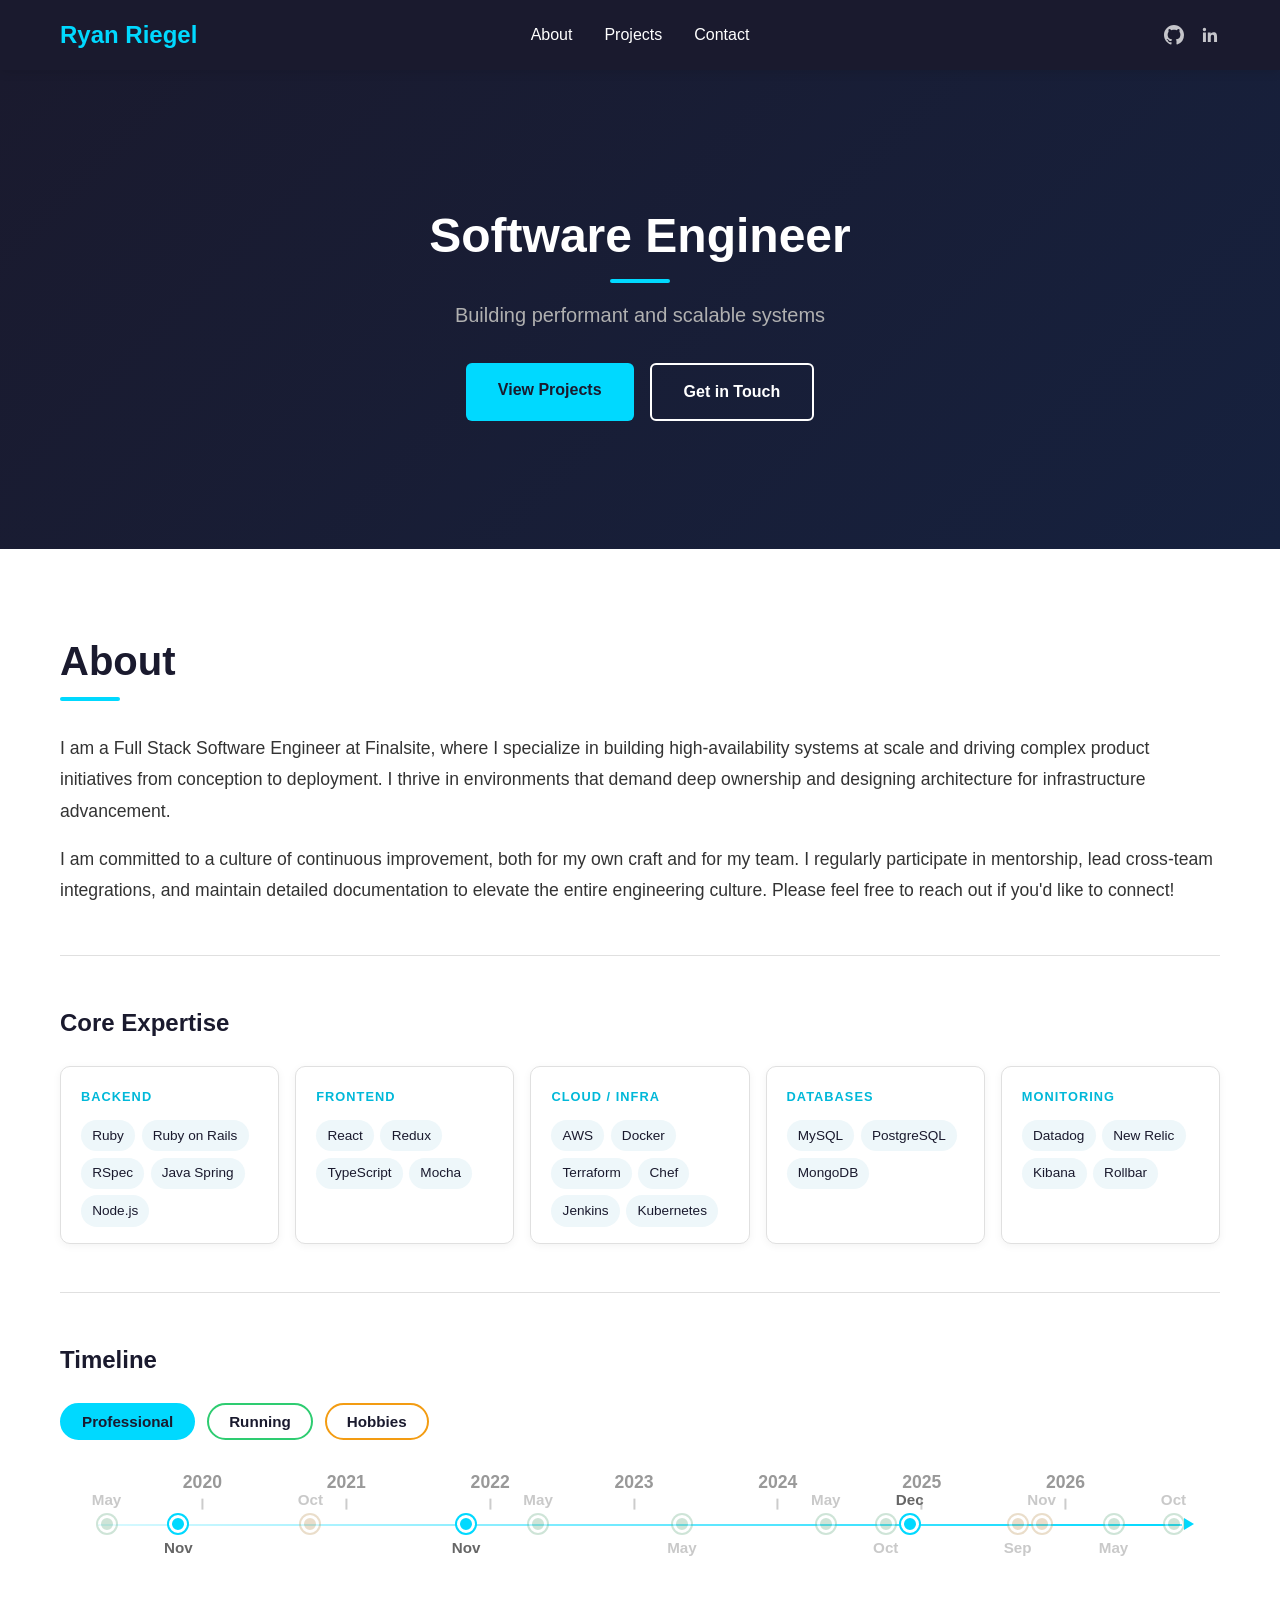
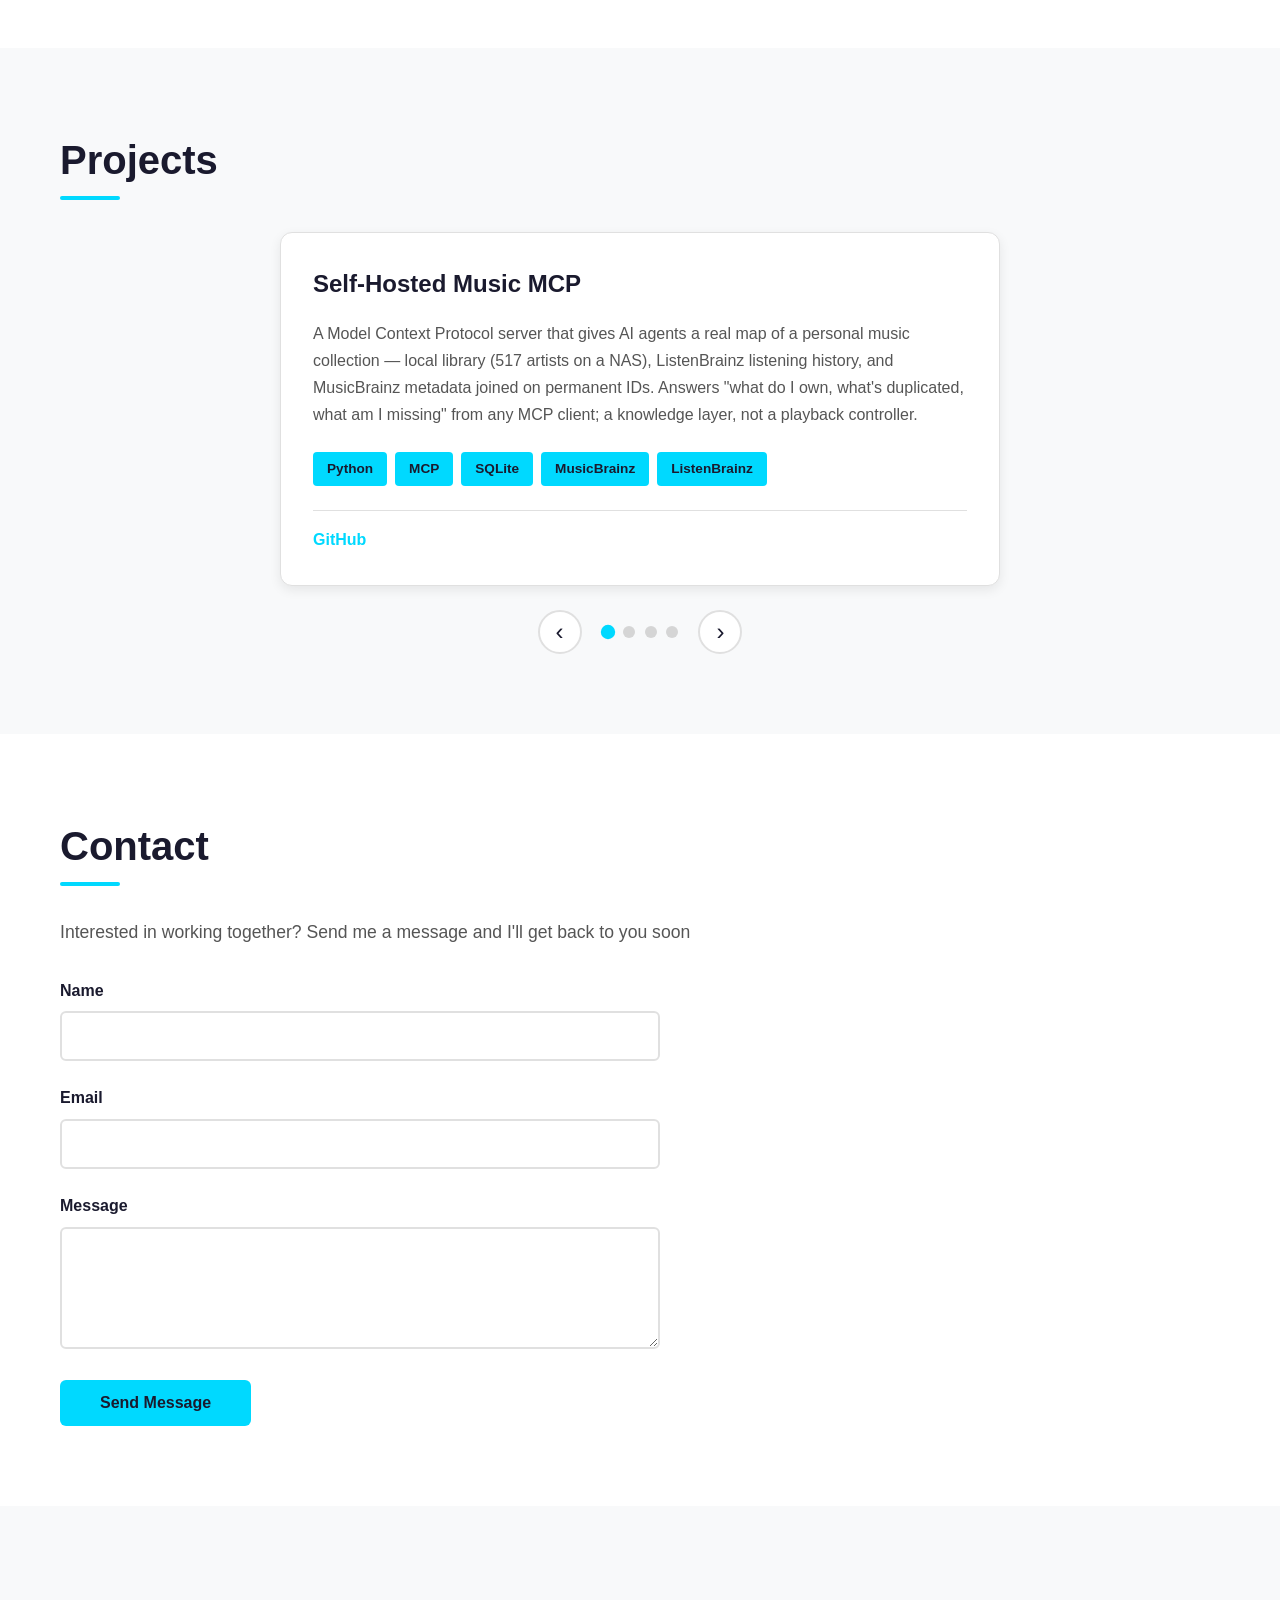
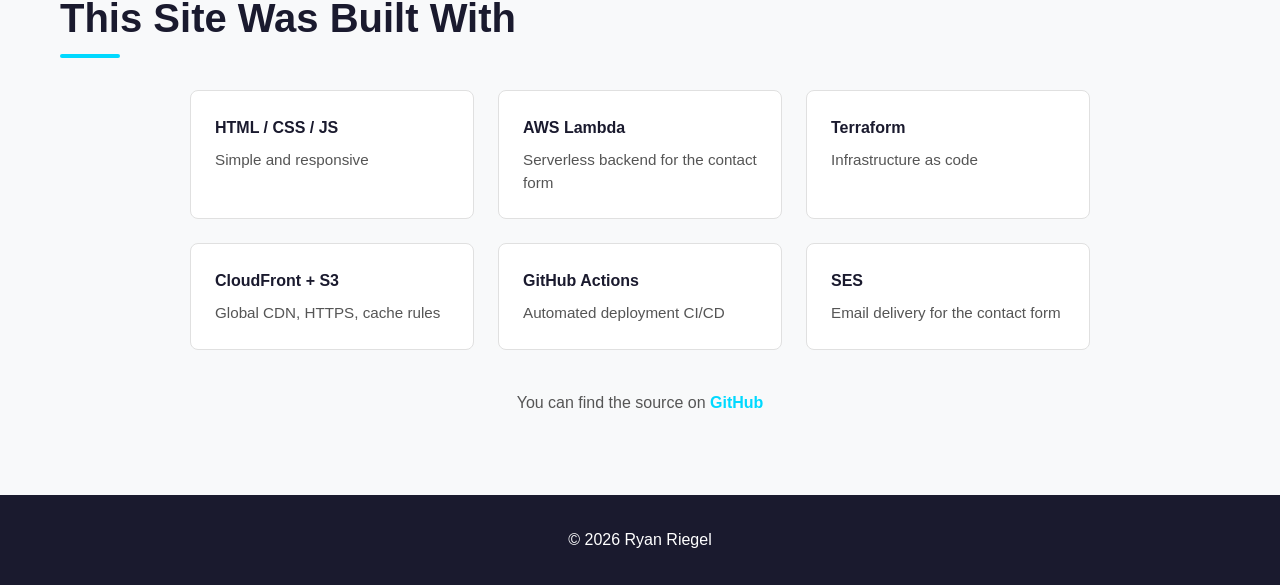
==== commit a14db225: "timeline: real content for 2019-2023 milestones (music production, races, date-range corrections)" ====
--- a/app/site/index.html
+++ b/app/site/index.html
@@ -139,10 +139,10 @@
                           <span class="milestone-date"></span>
                           <div class="milestone-body" role="tooltip">
                               <h4><span class="milestone-cat">Running</span> 2019 Pittsburgh Half Marathon</h4>
-                              <p>I completed my first half marathon in Pittsburgh. It was an extremely rewarding experience kickstarted my long distance running journey.</p>
-                          </div>
-                      </li>
-                      <li class="milestone" data-date="2019-11" data-end="2021-11" data-cat="work">
+                              <p>I completed my first half marathon in Pittsburgh. It was an extremely rewarding experience that kickstarted my long distance running journey.</p>
+                          </div>
+                      </li>
+                      <li class="milestone" data-date="2019-11" data-end="2021-03" data-cat="work">
                           <button type="button" class="milestone-node" aria-label="Nov 2019 — Research Technologist at Johns Hopkins University (details)" aria-expanded="false"></button>
                           <span class="milestone-date"></span>
                           <div class="milestone-body" role="tooltip">
@@ -150,7 +150,15 @@
                               <p>Research Technologist in the Center for Hearing and Balance in the School of Medicine. Experienced in performing Auditory Brainstem Response (ABR) recording, Vestibular Evoked Potential (VsEP) recording, and other various auditory and vestibular function assessments.</p>
                           </div>
                       </li>
-                      <li class="milestone" data-date="2021-11" data-end="2024-05" data-cat="work">
+                      <li class="milestone" data-date="2020-10" data-end="2025-05" data-cat="hobby">
+                          <button type="button" class="milestone-node" aria-label="Oct 2020 — Music Production (details)" aria-expanded="false"></button>
+                          <span class="milestone-date"></span>
+                          <div class="milestone-body" role="tooltip">
+                              <h4><span class="milestone-cat">Hobby</span> Music Production</h4>
+                              <p>I started making music in 2018, but by this time in 2020 I began to take it more seriously. I was releasing music on a regular schedule, challenging myself to learn more about music theory, sound design, and other concepts. I did slowly drop off from this hobby as it is very time consuming, but it's something I know I'll resume in the future.</p>
+                          </div>
+                      </li>
+                      <li class="milestone" data-date="2021-11" data-end="2024-12" data-cat="work">
                           <button type="button" class="milestone-node" aria-label="Nov 2021 — Software Engineer at Seisan Consulting (details)" aria-expanded="false"></button>
                           <span class="milestone-date"></span>
                           <div class="milestone-body" role="tooltip">
@@ -158,6 +166,22 @@
                               <p>Served as an individual contributor for a diverse portfolio of enterprise and startup clients. Specialized in rapidly deploying high-quality code across various ecosystems, including the MERN stack, Java (Spring) and C#/.NET.</p>
                           </div>
                       </li>
+                      <li class="milestone" data-date="2022-05" data-cat="run">
+                          <button type="button" class="milestone-node" aria-label="May 2022 — Pittsburgh Half Marathon (details)" aria-expanded="false"></button>
+                          <span class="milestone-date"></span>
+                          <div class="milestone-body" role="tooltip">
+                              <h4><span class="milestone-cat">Running</span> 2022 Pittsburgh Half Marathon</h4>
+                              <p>I trained for this race with a good friend of mine and set a personal best with a time of 1:45!</p>
+                          </div>
+                      </li>
+                      <li class="milestone" data-date="2023-05" data-cat="run">
+                          <button type="button" class="milestone-node" aria-label="May 2023 — Pittsburgh Half Marathon (details)" aria-expanded="false"></button>
+                          <span class="milestone-date"></span>
+                          <div class="milestone-body" role="tooltip">
+                              <h4><span class="milestone-cat">Running</span> 2023 Pittsburgh Half Marathon</h4>
+                              <p>At this point I felt like a veteran to the Pittsburgh Half, but it's always such a fun race.</p>
+                          </div>
+                      </li>
                       <li class="milestone" data-date="2024-05" data-cat="run">
                           <button type="button" class="milestone-node" aria-label="May 2024 — Pittsburgh Marathon (details)" aria-expanded="false"></button>
                           <span class="milestone-date"></span>
@@ -174,7 +198,7 @@
                               <p>We visited Ann Arbor to check out apartments and run the half marathon. It was a great way to see the town I'd call home for a few years.</p>
                           </div>
                       </li>
-                      <li class="milestone" data-date="2024-12" data-cat="work">
+                      <li class="milestone" data-date="2024-12" data-end="present" data-cat="work">
                           <button type="button" class="milestone-node" aria-label="Dec 2024 - Software Engineer II at Finalsite (details)" aria-expanded="false"></button>
                           <span class="milestone-date"></span>
                           <div class="milestone-body" role="tooltip">
@@ -186,15 +210,15 @@
                           <button type="button" class="milestone-node" aria-label="Sep 2025 — Started Piano Lessons (details)" aria-expanded="false"></button>
                           <span class="milestone-date"></span>
                           <div class="milestone-body" role="tooltip">
-                              <h4><span class="milestone-cat">Hobby</span> Started Piano Lessons</h4>
-                              <p>I started learning piano and have been practicing regularly.</p>
+                              <h4><span class="milestone-cat">Hobby</span> Piano Lessons</h4>
+                              <p>I started learning piano and have been practicing regularly. Through music production I learned theory basics and have picked up a little piano along the way, but I realized I'd really enjoy focusing on playing.</p>
                           </div>
                       </li>
                       <li class="milestone" data-date="2025-11" data-end="present" data-cat="hobby">
-                          <button type="button" class="milestone-node" aria-label="Nov 2025 — Began My Self Hosting Journey (details)" aria-expanded="false"></button>
-                          <span class="milestone-date"></span>
-                          <div class="milestone-body" role="tooltip">
-                              <h4><span class="milestone-cat">Hobby</span> Began My Self Hosting Journey</h4>
+                          <button type="button" class="milestone-node" aria-label="Nov 2025 — Self Hosting (details)" aria-expanded="false"></button>
+                          <span class="milestone-date"></span>
+                          <div class="milestone-body" role="tooltip">
+                              <h4><span class="milestone-cat">Hobby</span> Self Hosting</h4>
                               <p>After researching and planning, I began my journey into self-hosting my personal services and applications. This has become an extremely rewarding project. I use its services every day and use it as a sandbox for experimenting with new technologies.</p>
                           </div>
                       </li>
--- a/app/site/styles.css
+++ b/app/site/styles.css
@@ -431,6 +431,11 @@
     min-width: 0;
     padding: 0 0.25rem;
     transition: opacity 0.3s, filter 0.3s;
+    /* the li's transform creates a stacking context, so any z-index on
+       children (dates, popover) is scoped INSIDE it; the li itself must
+       carry the elevation. Base 25 = above year markers (z 20), so month
+       text is never layered under them; open/hover raises to 30. */
+    z-index: 25;
 }
 
 /* The node button centered on the li's vertical center (= the spine).
@@ -514,6 +519,15 @@
     visibility: visible;
 }
 
+/* An open (or hovered) popover's li must paint above EVERY other timeline
+   element - nodes, dates, bars, and year labels (z-index 20): the li's own
+   transform creates a stacking context, so the body's z-index only counts
+   inside that context. The li itself carries the elevation. */
+.milestone:hover,
+.milestone.is-open {
+    z-index: 30;
+}
+
 /* Caret: centered on the popover's node-facing edge, shifted identically
    so it keeps pointing at the node even when the box is clamped. */
 .milestone-body::before {
@@ -542,7 +556,8 @@
 }
 
 /* Dates hug the spine on the opposite side from the popover; the JS fills
-   in the month (data-date="YYYY-MM"). */
+   in the month (data-date="YYYY-MM"). Elevation vs year markers is carried
+   by the .milestone li itself (see below). */
 .milestone:nth-child(odd) .milestone-date {
     position: absolute;
     bottom: calc(50% + 12px);
@@ -574,7 +589,9 @@
     border: none;
     white-space: nowrap;
     line-height: 1;
-    z-index: 1;
+    /* above sibling nodes/bars while idle; an open popover's li (z-index
+       30) covers the markers too */
+    z-index: 20;
 }
 
 /* Ticks on the spine at each year boundary */
@@ -589,10 +606,11 @@
     background: #ccc;
 }
 
-/* Duration bars: rounded bands spanning an item's [start..end] months,
-   positioned by JS (left/width %). Lane = which overlap row the bar sits
-   in (0 = just below spine, 1 = further below). Open-ended bars get an
-   arrowhead at the right edge. */
+/* Duration bars: hidden by default. When an event's details open, its bar
+   appears directly ON the main timeline as a thicker highlighted line
+   (6px, category color, rounded caps, no text). JS positions each bar by
+   month offsets and toggles .is-visible with the popover. Open-ended
+   items get an arrowhead at the axis end. */
 .timeline-bars {
     position: absolute;
     left: 0;
@@ -603,59 +621,46 @@
 
 .timeline-bar {
     position: absolute;
-    top: 1.1rem;
-    height: 1.1rem;
-    border-radius: 999px;
+    top: 0;
+    height: 6px;
     transform: translateY(-50%);
-}
-
-.timeline-bar-0 { top: 1.35rem; }
-.timeline-bar-1 { top: 2.75rem; }
+    border-radius: 3px;
+    opacity: 0;
+    visibility: hidden;
+    transition: opacity 0.2s, visibility 0.2s;
+    pointer-events: none;
+    z-index: 1;
+}
+
+.timeline-bar.is-visible {
+    opacity: 1;
+    visibility: visible;
+}
 
 .timeline-bar-work { background: #00d9ff; }
 .timeline-bar-run { background: #2ecc71; }
 .timeline-bar-hobby { background: #f39c12; }
 
-/* Ongoing: dashed fade at the right edge + open arrowhead */
+/* Ongoing: open arrowhead at the right edge */
 .timeline-bar-open {
     border-top-right-radius: 0;
     border-bottom-right-radius: 0;
-    background-image: linear-gradient(to right, rgba(0,0,0,0) 70%, rgba(0,0,0,0.12));
 }
 
 .timeline-bar-open::after {
     content: '';
     position: absolute;
-    right: -10px;
+    right: -9px;
     top: 50%;
     transform: translateY(-50%);
-    border-left: 10px solid;
-    border-top: 7px solid transparent;
-    border-bottom: 7px solid transparent;
-    border-left-color: inherit;
+    border-left: 8px solid;
+    border-top: 6px solid transparent;
+    border-bottom: 6px solid transparent;
 }
 
 .timeline-bar-open.timeline-bar-hobby::after { border-left-color: #f39c12; }
 .timeline-bar-open.timeline-bar-work::after { border-left-color: #00d9ff; }
 .timeline-bar-open.timeline-bar-run::after { border-left-color: #2ecc71; }
-
-/* Bar labels: item title inside the band when wide enough (JS adds span) */
-.timeline-bar .bar-label {
-    position: absolute;
-    inset: 0;
-    display: flex;
-    align-items: center;
-    padding: 0 0.75rem;
-    font-size: 0.78rem;
-    font-weight: 700;
-    color: white;
-    white-space: nowrap;
-    overflow: hidden;
-    text-overflow: ellipsis;
-}
-
-.timeline-bar-work .bar-label { color: #1a1a2e; }
-.timeline-bar-hobby .bar-label { color: #1a1a2e; }
 
 /* Popover date stamp */
 .milestone-stamp {
@@ -1150,6 +1155,7 @@
     /* Mobile: year markers become inline separators between year groups */
     .year-marker {
         position: static;
+        left: auto;
         transform: none;
         align-self: auto;
         justify-content: flex-start;
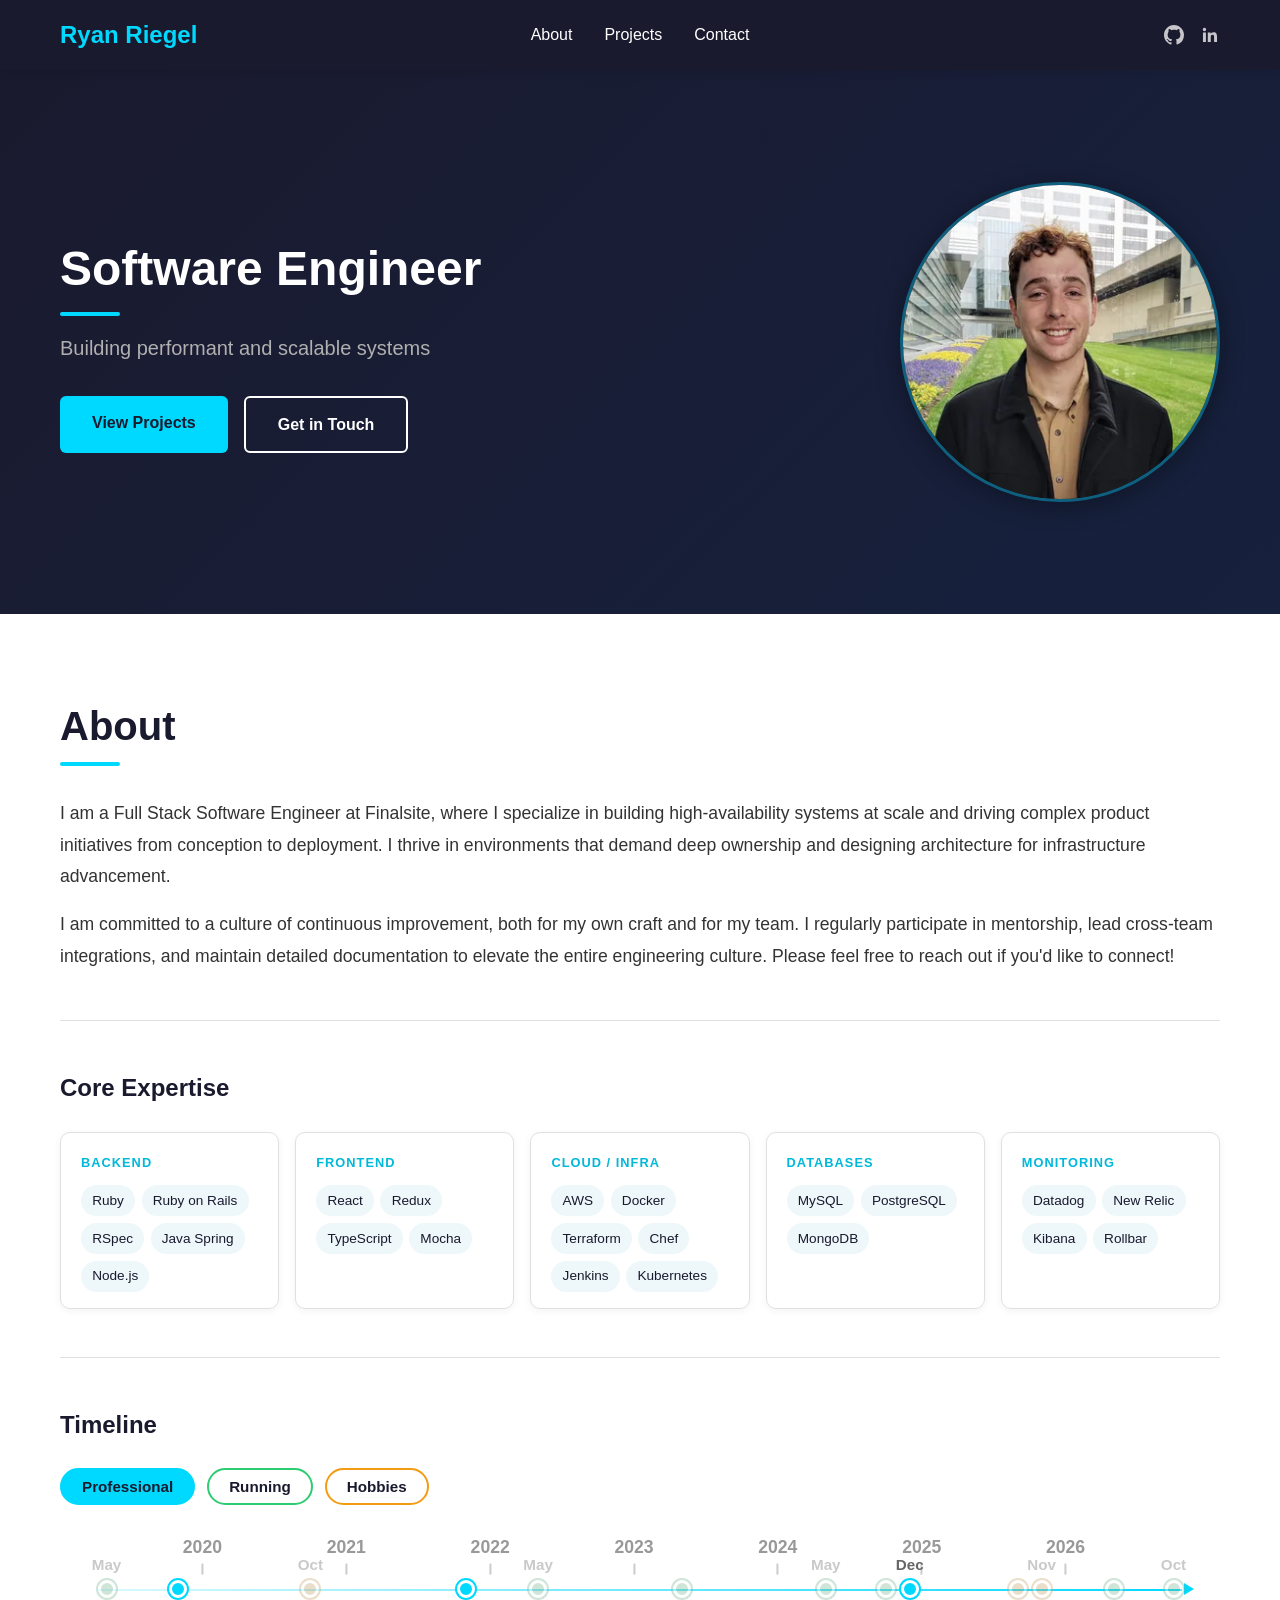
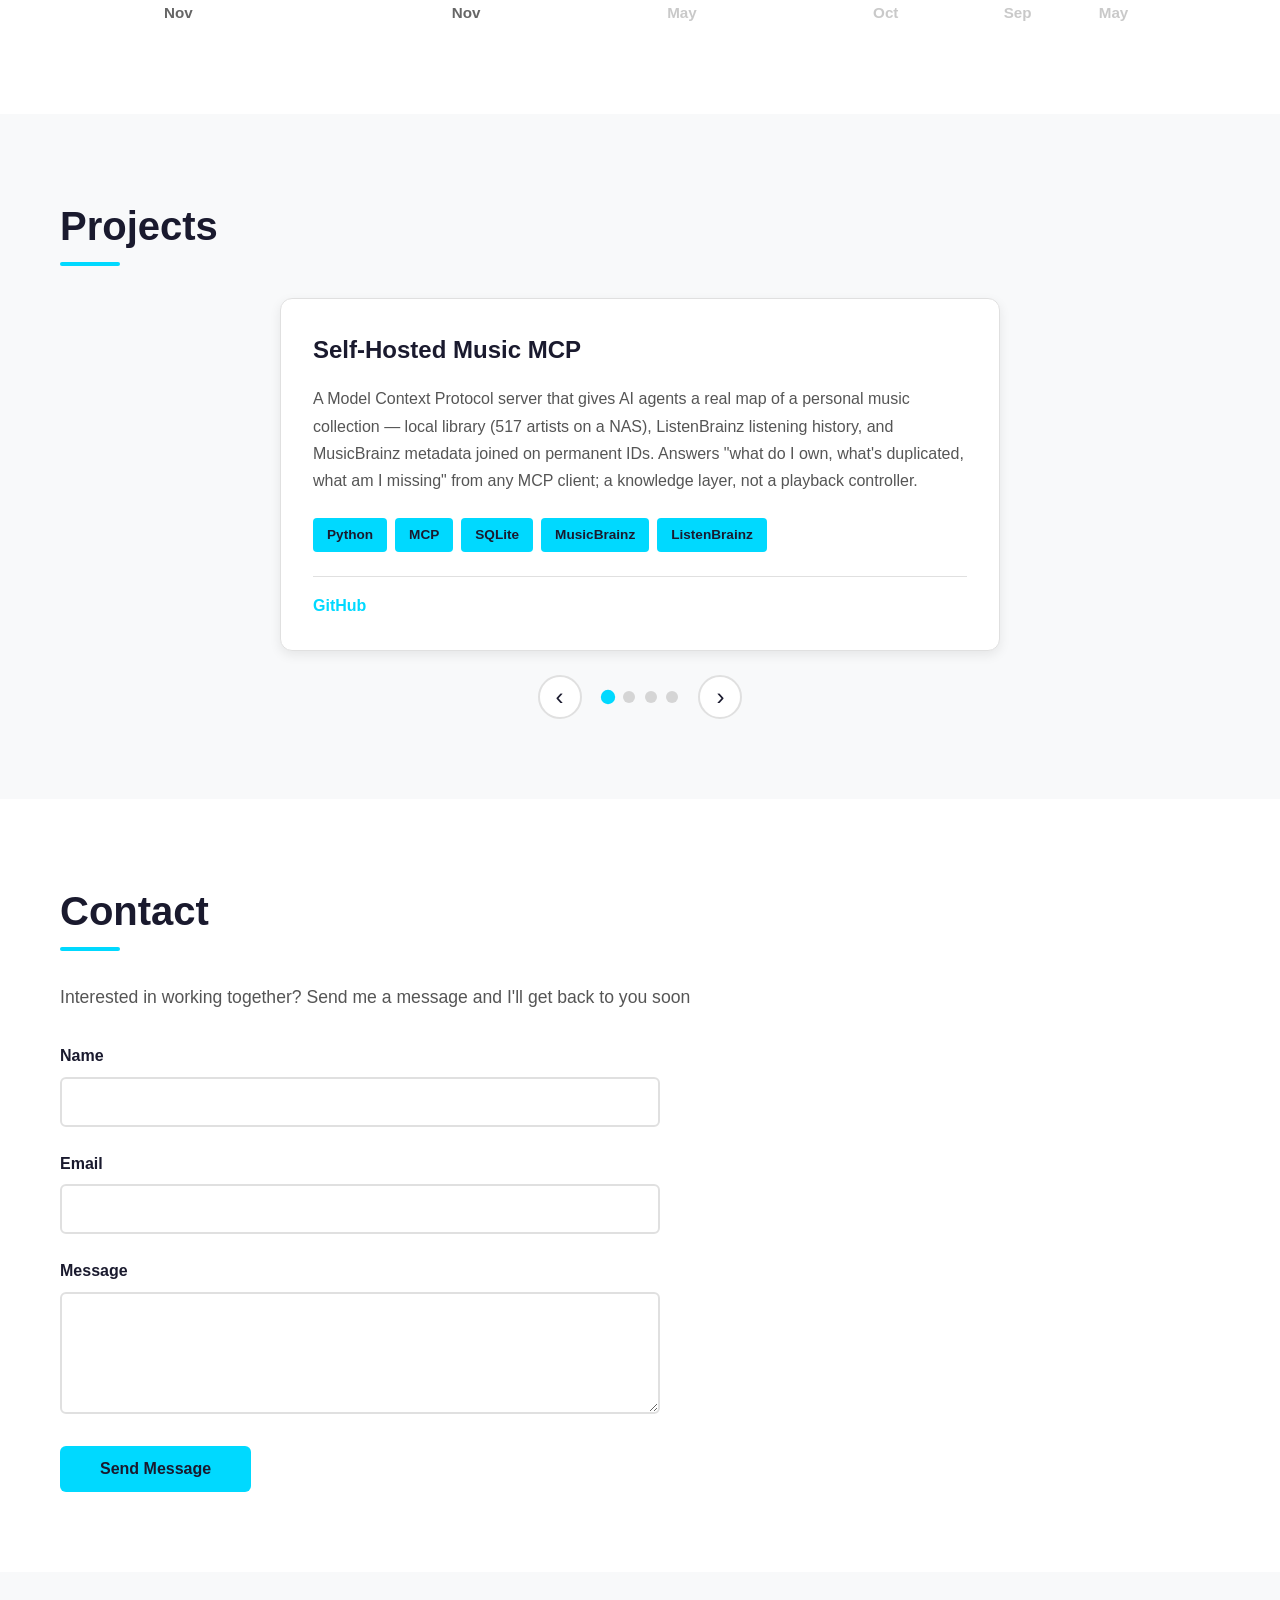
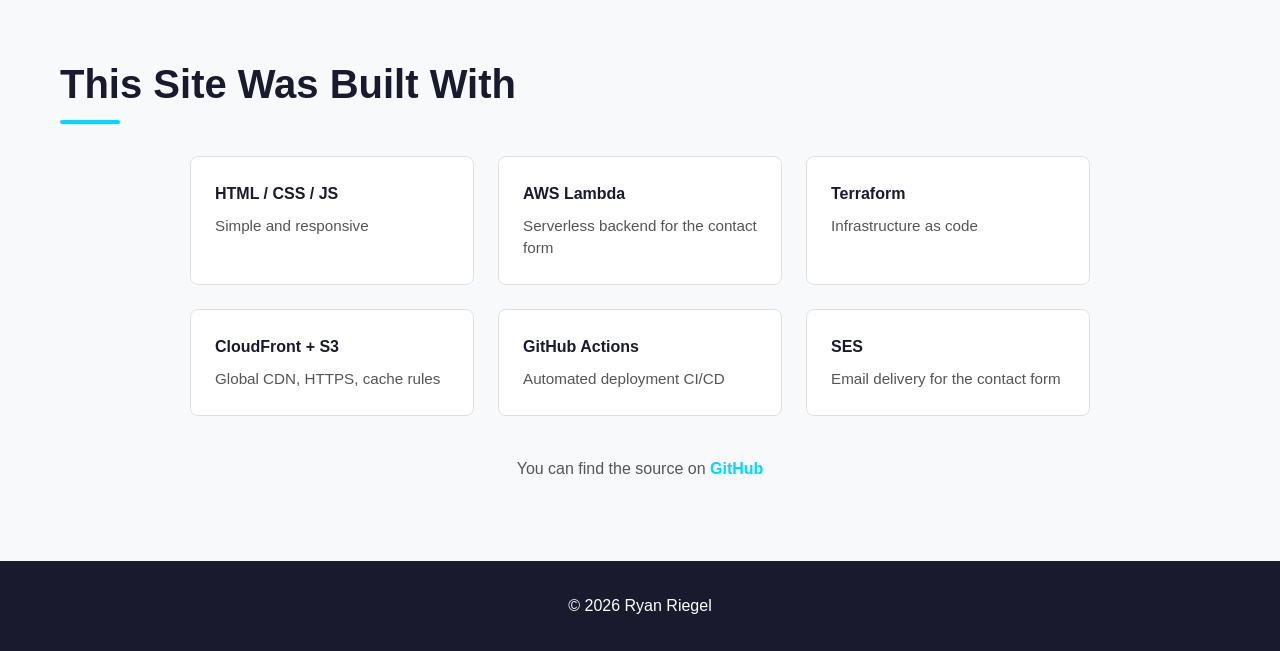
==== commit 23144789: "polish: hero photo layout, logo-to-top, scroll reveal, mobile fixes Hero (Ryan): - Split hero into t" ====
--- a/app/site/index.html
+++ b/app/site/index.html
@@ -1,5 +1,5 @@
 <!DOCTYPE html>
-<html lang="en">
+<html lang="en" class="no-js">
 <head>
     <meta charset="UTF-8">
     <meta name="viewport" content="width=device-width, initial-scale=1.0">
@@ -19,7 +19,7 @@
     <link rel="icon" type="image/svg+xml" href="/favicon.svg">
     <link rel="stylesheet" href="styles.css">
 </head>
-<body>
+<body id="top">
     <header>
         <nav>
             <div class="container">
@@ -36,7 +36,9 @@
                     <li><a href="#contact">Contact</a></li>
                 </ul>
                 <div class="header-brand">
-                    <h1 class="logo">Ryan Riegel</h1>
+                    <a href="#top" class="logo-link" aria-label="Ryan Riegel — back to top">
+                        <h1 class="logo">Ryan Riegel</h1>
+                    </a>
                     <div class="social-links">
                         <a href="https://github.com/rriegel" target="_blank" rel="noopener" aria-label="GitHub">
                             <svg width="20" height="20" viewBox="0 0 16 16" fill="currentColor" aria-hidden="true"><path d="M8 0C3.58 0 0 3.58 0 8c0 3.54 2.29 6.53 5.47 7.59.4.07.55-.17.55-.38 0-.19-.01-.82-.01-1.49-2.01.37-2.53-.49-2.69-.94-.09-.23-.48-.94-.82-1.13-.28-.15-.68-.52-.01-.53.63-.01 1.08.58 1.23.82.72 1.21 1.87.87 2.33.66.07-.52.28-.87.51-1.07-1.78-.2-3.64-.89-3.64-3.95 0-.87.31-1.59.82-2.15-.08-.2-.36-1.02.08-2.12 0 0 .67-.21 2.2.82.64-.18 1.32-.27 2-.27s1.36.09 2 .27c1.53-1.04 2.2-.82 2.2-.82.44 1.1.16 1.92.08 2.12.51.56.82 1.27.82 2.15 0 3.07-1.87 3.75-3.65 3.95.29.25.54.73.54 1.48 0 1.07-.01 1.93-.01 2.2 0 .21.15.46.55.38A8.01 8.01 0 0 0 16 8c0-4.42-3.58-8-8-8Z"/></svg>
@@ -53,11 +55,22 @@
     <main>
         <section id="hero" class="section">
             <div class="container">
-                <h2>Software Engineer</h2>
-                <p class="hero-subtitle">Building performant and scalable systems</p>
-                <div class="hero-links">
-                    <a href="#projects" class="btn btn-primary">View Projects</a>
-                    <a href="#contact" class="btn btn-secondary">Get in Touch</a>
+                <div class="hero-content">
+                    <div class="hero-text">
+                        <h2>Software Engineer</h2>
+                        <p class="hero-subtitle">Building performant and scalable systems</p>
+                        <div class="hero-links">
+                            <a href="#projects" class="btn btn-primary">View Projects</a>
+                            <a href="#contact" class="btn btn-secondary">Get in Touch</a>
+                        </div>
+                    </div>
+                    <picture class="hero-photo">
+                        <source srcset="images/headshot-640.webp 640w, images/headshot-320.webp 320w"
+                                sizes="(max-width: 768px) 40vw, 320px"
+                                type="image/webp">
+                        <img src="images/headshot-640.jpg" alt="Headshot of Ryan Riegel"
+                             width="640" height="640" fetchpriority="high">
+                    </picture>
                 </div>
             </div>
         </section>
--- a/app/site/styles.css
+++ b/app/site/styles.css
@@ -9,6 +9,12 @@
     line-height: 1.6;
     color: #333;
     background: #f8f9fa;
+}
+
+/* Smooth anchor navigation; keep targets clear of the sticky header. */
+html {
+    scroll-behavior: smooth;
+    scroll-padding-top: 5.5rem;
 }
 
 .container {
@@ -76,6 +82,25 @@
     font-size: 1.5rem;
     font-weight: 700;
     color: #00d9ff;
+}
+
+/* The name navigates to the top of the site; keep the visual identical to
+   the old plain h1 (no underline, no link chrome). */
+.logo-link {
+    text-decoration: none;
+    display: inline-flex;
+    align-items: center;
+    border-radius: 6px;
+    transition: opacity 0.2s;
+}
+
+.logo-link:hover {
+    opacity: 0.85;
+}
+
+.logo-link:focus-visible {
+    outline: 2px solid #00d9ff;
+    outline-offset: 3px;
 }
 
 .nav-links a {
@@ -141,6 +166,56 @@
     padding: 5rem 0;
 }
 
+/* ---- Content pop-in: sections fade/slide in as they enter the viewport.
+   .reveal starts hidden + offset; .reveal.is-visible settles in. JS adds
+   both via IntersectionObserver; without JS (or with reduced motion) the
+   fallback rules below keep everything visible. ---- */
+.reveal {
+    opacity: 0;
+    transform: translateY(24px);
+    transition: opacity 0.6s ease-out, transform 0.6s ease-out;
+    will-change: opacity, transform;
+}
+
+.reveal.is-visible {
+    opacity: 1;
+    transform: none;
+}
+
+/* Hero entrance on load (no observer needed - it's above the fold). */
+.hero-content {
+    animation: hero-in 0.7s ease-out both;
+}
+
+@keyframes hero-in {
+    from { opacity: 0; transform: translateY(16px); }
+    to   { opacity: 1; transform: none; }
+}
+
+/* Respect users who prefer less motion: reveal instantly, no entrance. */
+@media (prefers-reduced-motion: reduce) {
+    html {
+        scroll-behavior: auto;
+    }
+
+    .reveal {
+        opacity: 1;
+        transform: none;
+        transition: none;
+    }
+
+    .hero-content {
+        animation: none;
+    }
+}
+
+/* No-JS fallback: script.js removes this class when the observer is wired;
+   without JS the content never hides. */
+.no-js .reveal {
+    opacity: 1;
+    transform: none;
+}
+
 .section:nth-child(even) {
     background: white;
 }
@@ -168,8 +243,18 @@
 #hero {
     background: linear-gradient(135deg, #1a1a2e 0%, #16213e 100%);
     color: white;
-    text-align: center;
-    padding: 8rem 0;
+    padding: 7rem 0;
+}
+
+.hero-content {
+    display: flex;
+    align-items: center;
+    justify-content: space-between;
+    gap: 3rem;
+}
+
+.hero-text {
+    flex: 1;
 }
 
 #hero h2 {
@@ -178,21 +263,30 @@
     margin-bottom: 1rem;
 }
 
-#hero h2::after {
-    left: 50%;
-    transform: translateX(-50%);
-}
-
 .hero-subtitle {
     font-size: 1.25rem;
     color: #b0b0b0;
     margin-bottom: 2rem;
 }
 
+.hero-photo {
+    flex-shrink: 0;
+}
+
+.hero-photo img {
+    display: block;
+    width: 320px;
+    height: 320px;
+    border-radius: 50%;
+    object-fit: cover;
+    border: 3px solid rgba(0, 217, 255, 0.35);
+    box-shadow: 0 4px 24px rgba(0, 0, 0, 0.35);
+}
+
 .hero-links {
     display: flex;
     gap: 1rem;
-    justify-content: center;
+    justify-content: flex-start;
     flex-wrap: wrap;
 }
 
@@ -1007,17 +1101,51 @@
 
 /* Responsive Design */
 @media (max-width: 768px) {
+    html {
+        scroll-padding-top: 6.5rem;
+    }
+
     nav .container {
         flex-direction: column;
-        gap: 0.75rem;
-    }
-
+        gap: 0.4rem;
+    }
+
+    /* Keep the sticky header compact: nav links in one wrap row, not a
+       tall column that eats a third of the viewport. */
     .nav-links {
         position: static;
         transform: none;
-        gap: 1rem;
+        gap: 0.35rem 1rem;
+        flex-direction: row;
+        flex-wrap: wrap;
+        justify-content: center;
+    }
+
+    .nav-links a {
+        font-size: 0.92rem;
+    }
+
+    /* Hero stacks vertically: text first, then headshot */
+    .hero-content {
         flex-direction: column;
         align-items: center;
+        text-align: center;
+        gap: 2rem;
+    }
+
+    .hero-links {
+        justify-content: center;
+    }
+
+    /* h2 text is centered on mobile; re-center its underline too */
+    #hero h2::after {
+        left: 50%;
+        transform: translateX(-50%);
+    }
+
+    .hero-photo img {
+        width: 220px;
+        height: 220px;
     }
 
     /* Mobile: dropdown opens via .is-open tap, renders in-flow */
@@ -1071,6 +1199,13 @@
 
     .project-carousel {
         max-width: 100%;
+    }
+
+    /* Inactive cards park at translateX(24px); their transformed border
+       boxes extend past the viewport and create horizontal scroll. A clip
+       is safe here (mobile has no hover lift to preserve). */
+    .project-track {
+        overflow: hidden;
     }
 
     .project-card {
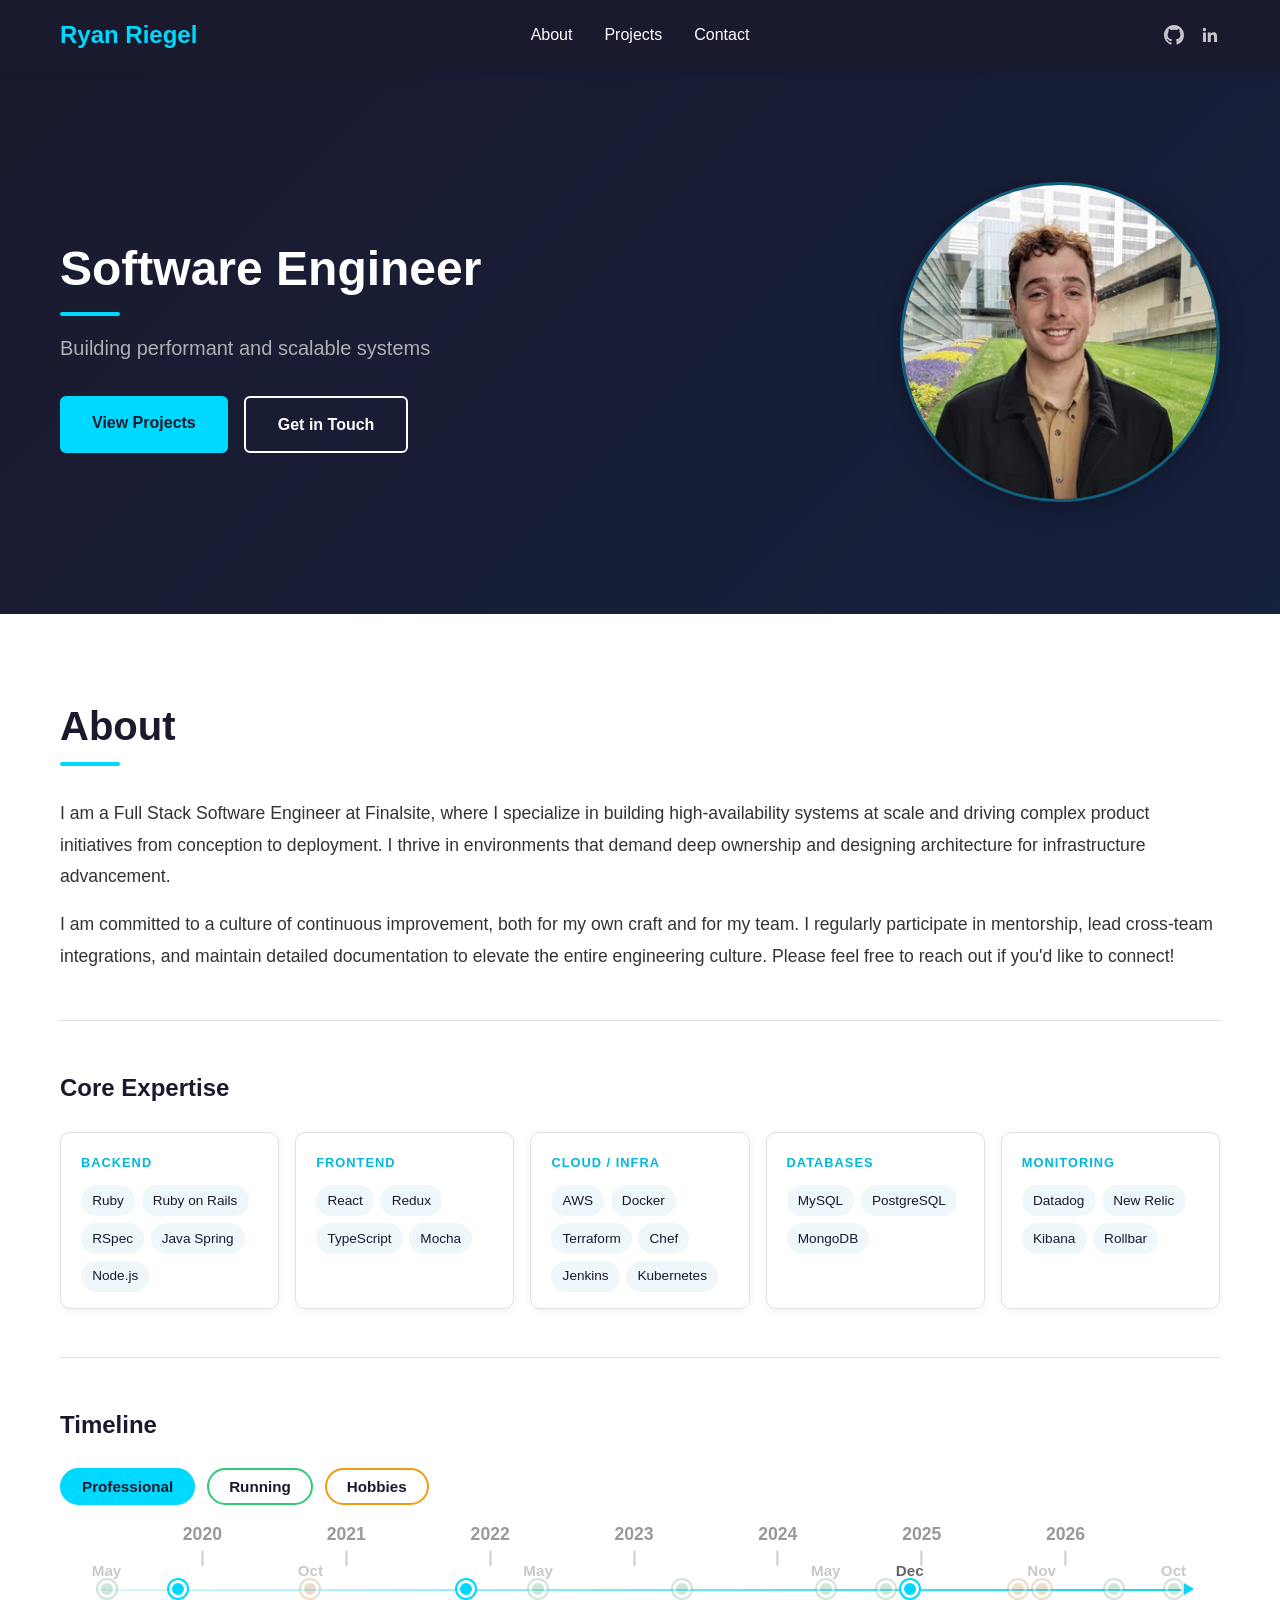
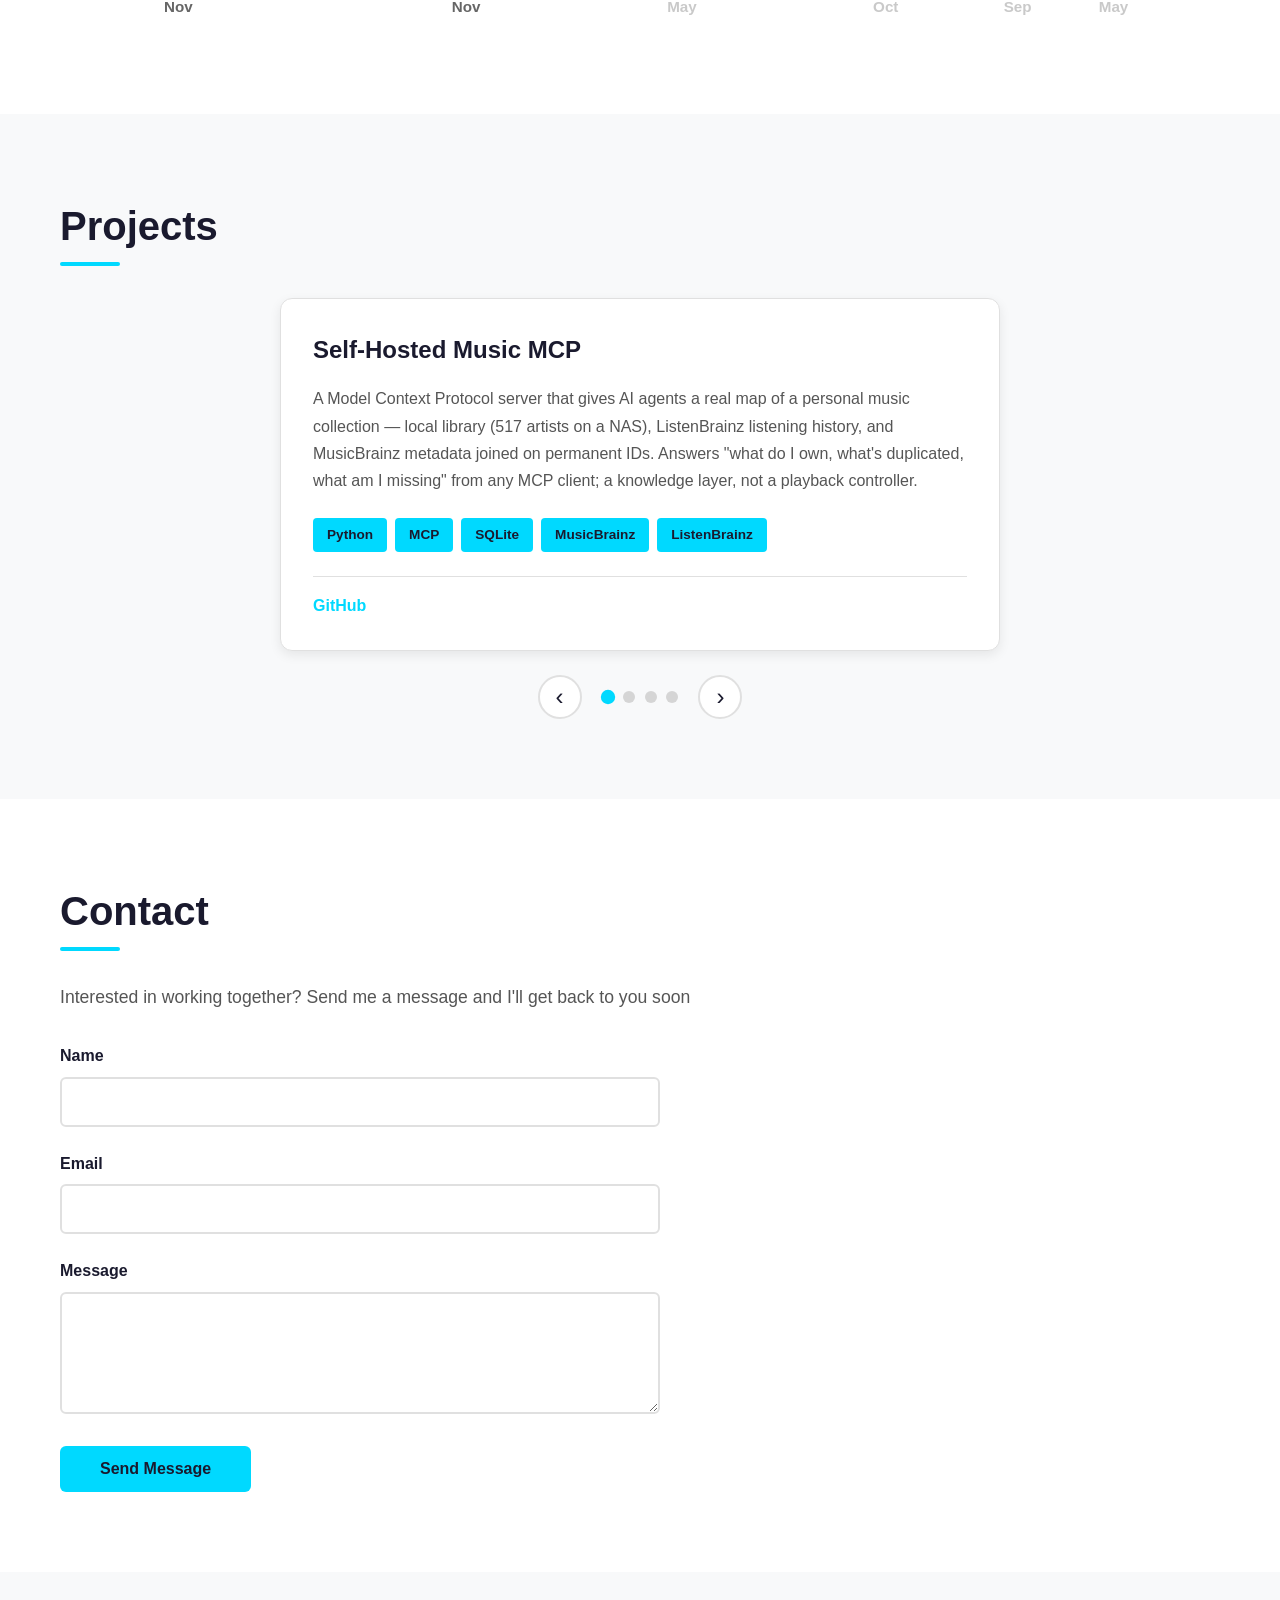
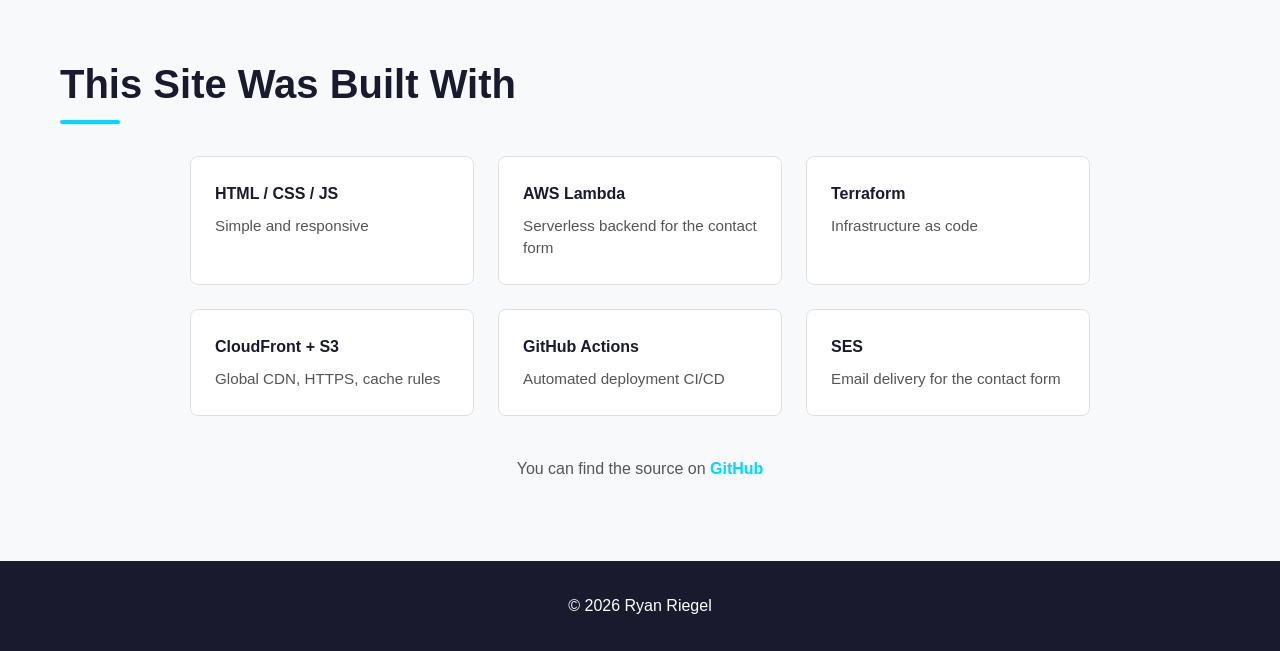
==== commit 05adf1eb: "timeline: tighter month labels, higher year labels, mobile tap hint; open cards overlay without disp" ====
--- a/app/site/index.html
+++ b/app/site/index.html
@@ -23,6 +23,19 @@
     <header>
         <nav>
             <div class="container">
+                <div class="header-brand">
+                    <a href="#top" class="logo-link" aria-label="Ryan Riegel — back to top">
+                        <h1 class="logo">Ryan Riegel</h1>
+                    </a>
+                    <div class="social-links">
+                        <a href="https://github.com/rriegel" target="_blank" rel="noopener" aria-label="GitHub">
+                            <svg width="20" height="20" viewBox="0 0 16 16" fill="currentColor" aria-hidden="true"><path d="M8 0C3.58 0 0 3.58 0 8c0 3.54 2.29 6.53 5.47 7.59.4.07.55-.17.55-.38 0-.19-.01-.82-.01-1.49-2.01.37-2.53-.49-2.69-.94-.09-.23-.48-.94-.82-1.13-.28-.15-.68-.52-.01-.53.63-.01 1.08.58 1.23.82.72 1.21 1.87.87 2.33.66.07-.52.28-.87.51-1.07-1.78-.2-3.64-.89-3.64-3.95 0-.87.31-1.59.82-2.15-.08-.2-.36-1.02.08-2.12 0 0 .67-.21 2.2.82.64-.18 1.32-.27 2-.27s1.36.09 2 .27c1.53-1.04 2.2-.82 2.2-.82.44 1.1.16 1.92.08 2.12.51.56.82 1.27.82 2.15 0 3.07-1.87 3.75-3.65 3.95.29.25.54.73.54 1.48 0 1.07-.01 1.93-.01 2.2 0 .21.15.46.55.38A8.01 8.01 0 0 0 16 8c0-4.42-3.58-8-8-8Z"/></svg>
+                        </a>
+                        <a href="https://linkedin.com/in/ryanjriegel" target="_blank" rel="noopener" aria-label="LinkedIn">
+                            <svg width="20" height="20" viewBox="0 0 24 24" fill="currentColor" aria-hidden="true"><path d="M20.45 20.45h-3.55v-5.57c0-1.33-.03-3.04-1.85-3.04-1.86 0-2.14 1.45-2.14 2.94v5.67H9.35V9h3.41v1.56h.05c.47-.9 1.63-1.85 3.36-1.85 3.6 0 4.27 2.37 4.27 5.46v6.28zM5.34 7.43a2.06 2.06 0 1 1 0-4.12 2.06 2.06 0 0 1 0 4.12zM7.12 20.45H3.55V9h3.57v11.45z"/></svg>
+                        </a>
+                    </div>
+                </div>
                 <ul class="nav-links">
                     <li class="has-dropdown">
                         <a href="#about" aria-expanded="false" aria-haspopup="true">About</a>
@@ -35,19 +48,6 @@
                     <li><a href="#projects">Projects</a></li>
                     <li><a href="#contact">Contact</a></li>
                 </ul>
-                <div class="header-brand">
-                    <a href="#top" class="logo-link" aria-label="Ryan Riegel — back to top">
-                        <h1 class="logo">Ryan Riegel</h1>
-                    </a>
-                    <div class="social-links">
-                        <a href="https://github.com/rriegel" target="_blank" rel="noopener" aria-label="GitHub">
-                            <svg width="20" height="20" viewBox="0 0 16 16" fill="currentColor" aria-hidden="true"><path d="M8 0C3.58 0 0 3.58 0 8c0 3.54 2.29 6.53 5.47 7.59.4.07.55-.17.55-.38 0-.19-.01-.82-.01-1.49-2.01.37-2.53-.49-2.69-.94-.09-.23-.48-.94-.82-1.13-.28-.15-.68-.52-.01-.53.63-.01 1.08.58 1.23.82.72 1.21 1.87.87 2.33.66.07-.52.28-.87.51-1.07-1.78-.2-3.64-.89-3.64-3.95 0-.87.31-1.59.82-2.15-.08-.2-.36-1.02.08-2.12 0 0 .67-.21 2.2.82.64-.18 1.32-.27 2-.27s1.36.09 2 .27c1.53-1.04 2.2-.82 2.2-.82.44 1.1.16 1.92.08 2.12.51.56.82 1.27.82 2.15 0 3.07-1.87 3.75-3.65 3.95.29.25.54.73.54 1.48 0 1.07-.01 1.93-.01 2.2 0 .21.15.46.55.38A8.01 8.01 0 0 0 16 8c0-4.42-3.58-8-8-8Z"/></svg>
-                        </a>
-                        <a href="https://linkedin.com/in/ryanjriegel" target="_blank" rel="noopener" aria-label="LinkedIn">
-                            <svg width="20" height="20" viewBox="0 0 24 24" fill="currentColor" aria-hidden="true"><path d="M20.45 20.45h-3.55v-5.57c0-1.33-.03-3.04-1.85-3.04-1.86 0-2.14 1.45-2.14 2.94v5.67H9.35V9h3.41v1.56h.05c.47-.9 1.63-1.85 3.36-1.85 3.6 0 4.27 2.37 4.27 5.46v6.28zM5.34 7.43a2.06 2.06 0 1 1 0-4.12 2.06 2.06 0 0 1 0 4.12zM7.12 20.45H3.55V9h3.57v11.45z"/></svg>
-                        </a>
-                    </div>
-                </div>
             </div>
         </nav>
     </header>
@@ -145,6 +145,7 @@
                         <button type="button" class="chip" data-filter="run" aria-pressed="false">Running</button>
                         <button type="button" class="chip" data-filter="hobby" aria-pressed="false">Hobbies</button>
                     </div>
+                    <p class="timeline-hint">Tap a point on the timeline to see details.</p>
                 <div class="life-timeline-wrap">
                     <ol class="life-timeline">
                       <li class="milestone" data-date="2019-05" data-cat="run">
--- a/app/site/styles.css
+++ b/app/site/styles.css
@@ -411,6 +411,15 @@
     gap: 0.75rem;
     flex-wrap: wrap;
     margin-bottom: 2.5rem;
+}
+
+/* Touch affordance hint - mobile only (hover is disabled there, so the
+   tap-to-open interaction is not discoverable without a note). */
+.timeline-hint {
+    display: none;
+    margin: 0 0 1.25rem;
+    font-size: 0.85rem;
+    color: #666;
 }
 
 .chip {
@@ -570,9 +579,13 @@
     outline-offset: 3px;
 }
 
-/* Dates: alternate above/below the spine by nth-child parity */
+/* Dates: default above the spine; .side-up (a JS-assigned class, not
+   nth-child, so JS-inserted year markers can't shift sides) moves it below. */
 .milestone-date {
     position: absolute;
+    bottom: calc(50% + 6px);
+    left: 50%;
+    transform: translateX(-50%);
     font-weight: 700;
     font-size: 0.95rem;
     color: #666;
@@ -600,8 +613,8 @@
     transform: translateX(calc(-50% + var(--pop-shift, 0px)));
 }
 
-/* Even milestones open upward */
-.milestone:nth-child(even) .milestone-body {
+/* .side-up milestones open upward */
+.milestone.side-up .milestone-body {
     top: auto;
     bottom: calc(50% + var(--pop-gap, 18px));
 }
@@ -627,6 +640,7 @@
 .milestone-body::before {
     content: '';
     position: absolute;
+    top: -7px; /* default: popover opens below the spine */
     left: calc(50% - var(--pop-shift, 0px));
     width: 12px;
     height: 12px;
@@ -636,11 +650,7 @@
     transform: translateX(-50%) rotate(45deg);
 }
 
-.milestone:nth-child(odd) .milestone-body::before {
-    top: -7px;
-}
-
-.milestone:nth-child(even) .milestone-body::before {
+.milestone.side-up .milestone-body::before {
     top: auto;
     bottom: -7px;
     border-left: none;
@@ -650,22 +660,12 @@
 }
 
 /* Dates hug the spine on the opposite side from the popover; the JS fills
-   in the month (data-date="YYYY-MM"). Elevation vs year markers is carried
-   by the .milestone li itself (see below). */
-.milestone:nth-child(odd) .milestone-date {
-    position: absolute;
-    bottom: calc(50% + 12px);
-    left: 50%;
-    transform: translateX(-50%);
-    white-space: nowrap;
-}
-
-.milestone:nth-child(even) .milestone-date {
-    position: absolute;
-    top: calc(50% + 12px);
-    left: 50%;
-    transform: translateX(-50%);
-    white-space: nowrap;
+   in the month (data-date="YYYY-MM"). .side-up flips the date below the
+   spine (the base rule above places it above). Elevation vs year markers
+   is carried by the .milestone li itself (see below). */
+.milestone.side-up .milestone-date {
+    bottom: auto;
+    top: calc(50% + 6px);
 }
 
 /* Year group markers: plain text floating above the spine, positioned by
@@ -674,7 +674,7 @@
     position: absolute;
     left: var(--x, 0%);
     top: 50%;
-    transform: translate(-50%, calc(-50% - 2.6rem));
+    transform: translate(-50%, calc(-50% - 3.4rem));
     font-size: 1.1rem;
     font-weight: 700;
     color: #999;
@@ -696,7 +696,7 @@
     top: calc(100% + 0.45rem);
     transform: translateX(-50%);
     width: 2px;
-    height: 0.7rem;
+    height: 0.9rem;
     background: #ccc;
 }
 
@@ -1110,6 +1110,9 @@
         gap: 0.4rem;
     }
 
+    /* DOM has the brand row first, so the natural column order is already
+       row 1: name left + social icons right (desktop rules carry over),
+       row 2: nav links. */
     /* Keep the sticky header compact: nav links in one wrap row, not a
        tall column that eats a third of the viewport. */
     .nav-links {
@@ -1148,20 +1151,25 @@
         height: 220px;
     }
 
-    /* Mobile: dropdown opens via .is-open tap, renders in-flow */
+    /* Mobile: dropdown opens via .is-open tap. It renders as a floating
+       panel OVER the page (position:absolute, out of flow) so opening it
+       neither pushes content down nor stretches the sticky header. */
     .has-dropdown {
-        display: flex;
-        flex-direction: column;
-        align-items: center;
+        position: relative;
     }
 
     .dropdown {
-        position: static;
-        transform: none;
+        top: 100%;
+        left: 50%;
+        transform: translateX(-50%);
+        min-width: 11rem;
+        text-align: center;
+        padding: 0.5rem 0;
+        background: #16213e;
+        border: 1px solid rgba(255,255,255,0.1);
+        border-radius: 8px;
+        box-shadow: 0 8px 24px rgba(0,0,0,0.35);
         display: none;
-        text-align: center;
-        box-shadow: none;
-        padding: 0.25rem 0;
     }
 
     .has-dropdown:hover .dropdown {
@@ -1173,16 +1181,6 @@
         opacity: 1;
         visibility: visible;
         display: flex;
-    }
-
-    .header-brand {
-        align-items: center;
-        flex-direction: row-reverse;
-        gap: 1rem;
-    }
-
-    #hero {
-        padding: 4rem 0;
     }
 
     #hero h2 {
@@ -1230,6 +1228,9 @@
         display: block;
         padding: 0 0 0 2rem;
         position: relative;
+        /* cancel the desktop proportional-axis height (5.5rem): the stacked
+           cards need the ol to grow with its content */
+        height: auto;
     }
 
     .life-timeline::before {
@@ -1250,6 +1251,15 @@
         display: none;
     }
 
+    /* chips + hint form one control cluster above the timeline */
+    .timeline-chips {
+        margin-bottom: 0.5rem;
+    }
+
+    .timeline-hint {
+        display: block;
+    }
+
     .milestone {
         display: block;
         position: relative;
@@ -1274,10 +1284,14 @@
         transform: scale(1.2);
     }
 
-    .milestone-date {
+    /* must beat the desktop .milestone.side-up .milestone-date rule (0-3-0):
+       same specificity here, later source order wins */
+    .milestone.side-up .milestone-date,
+    .milestone.side-down .milestone-date {
         display: inline-block;
         position: static;
         transform: none;
+        white-space: normal;
         margin-bottom: 0.4rem;
     }
 
@@ -1301,6 +1315,13 @@
         color: #00b8d9;
     }
 
+    /* the desktop spine tick must not follow the marker onto mobile: with the
+       marker static, its containing block is the ol, so the tick would hang
+       below the last card and inflate the container's scroll height */
+    .year-marker::after {
+        display: none;
+    }
+
     .milestone-body {
         position: static;
         width: auto;
@@ -1324,6 +1345,17 @@
         display: block;
         opacity: 1;
         visibility: visible;
+        /* Out-of-flow so opening a card never shifts the timeline: the ol
+           keeps its height and the card overlays the content below it,
+           painting above via the open li's z-index (30). Anchored just
+           right of the spine (li padding box is 2rem from the ol edge). */
+        position: absolute;
+        top: calc(50% + 18px);
+        bottom: auto;
+        left: -1.75rem;
+        transform: none;
+        width: min(340px, calc(100vw - 4rem));
+        z-index: 30;
     }
 
     .milestone-body h4 {
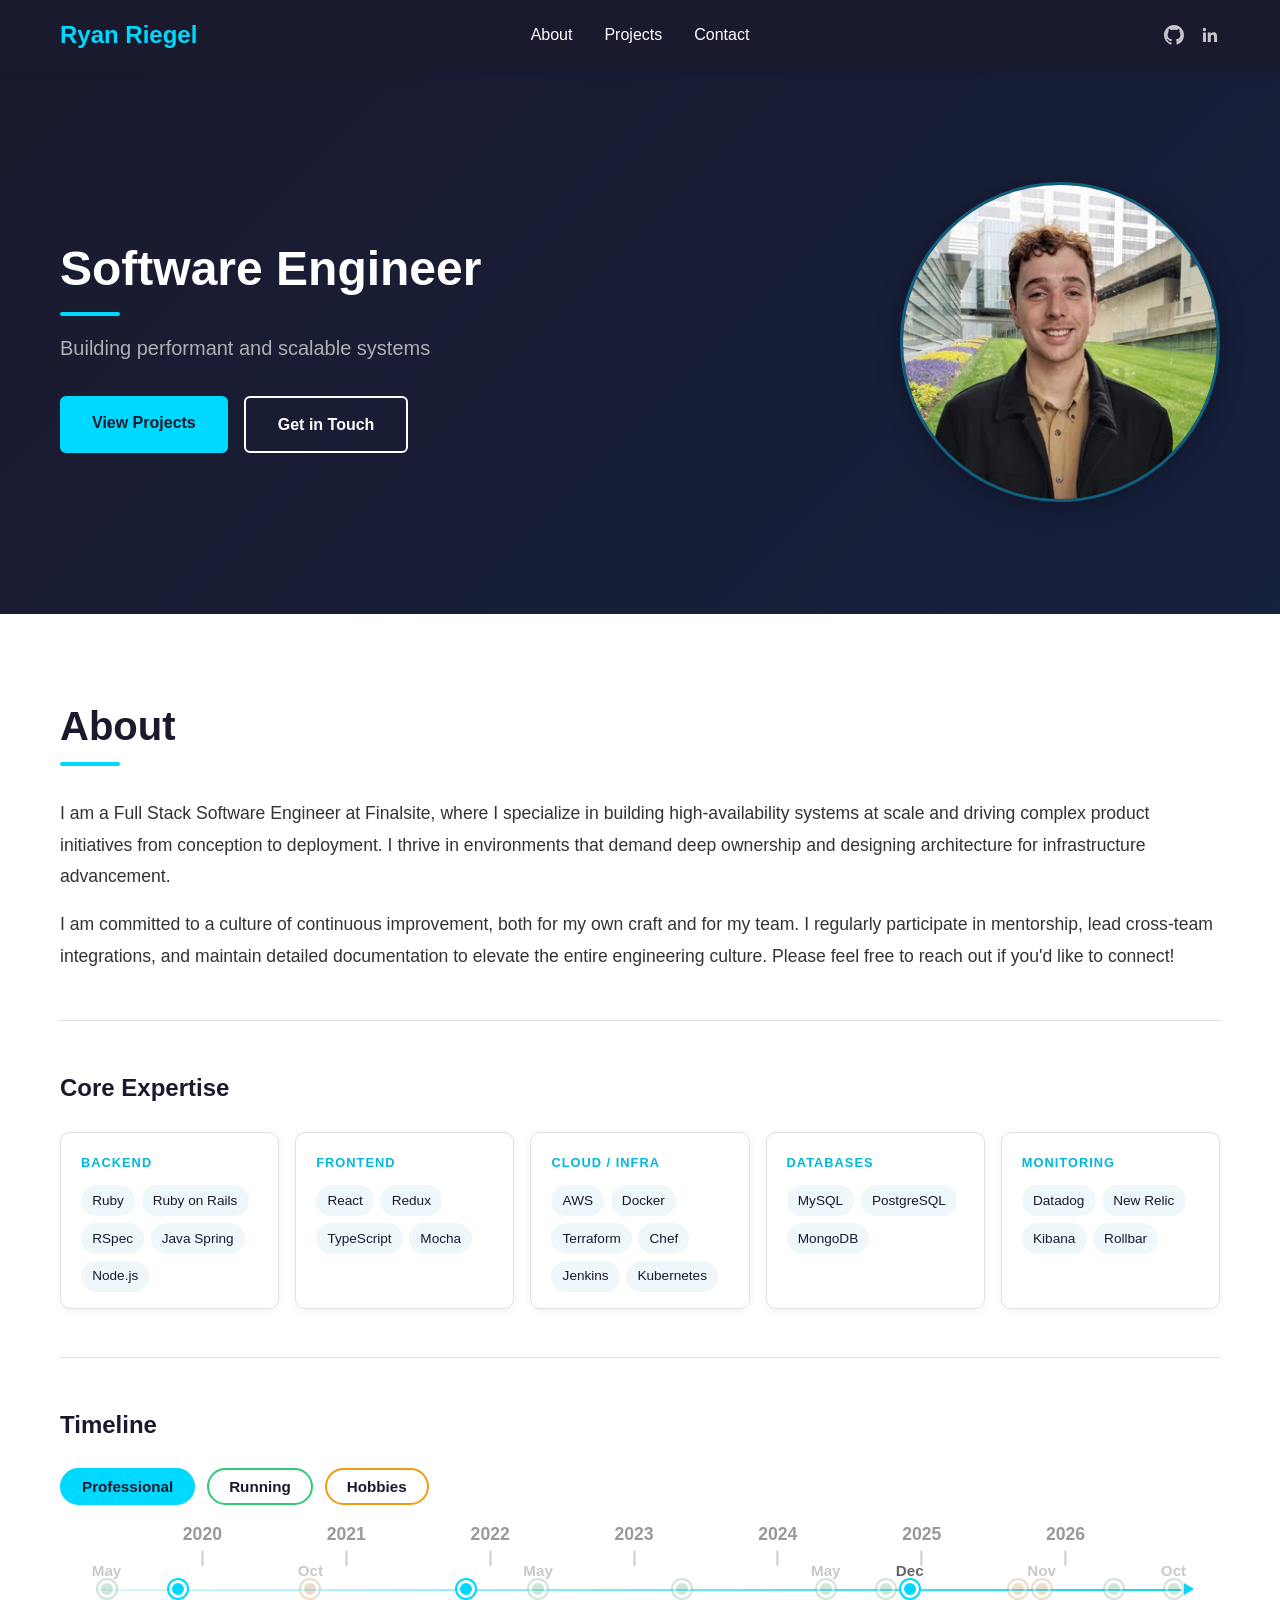
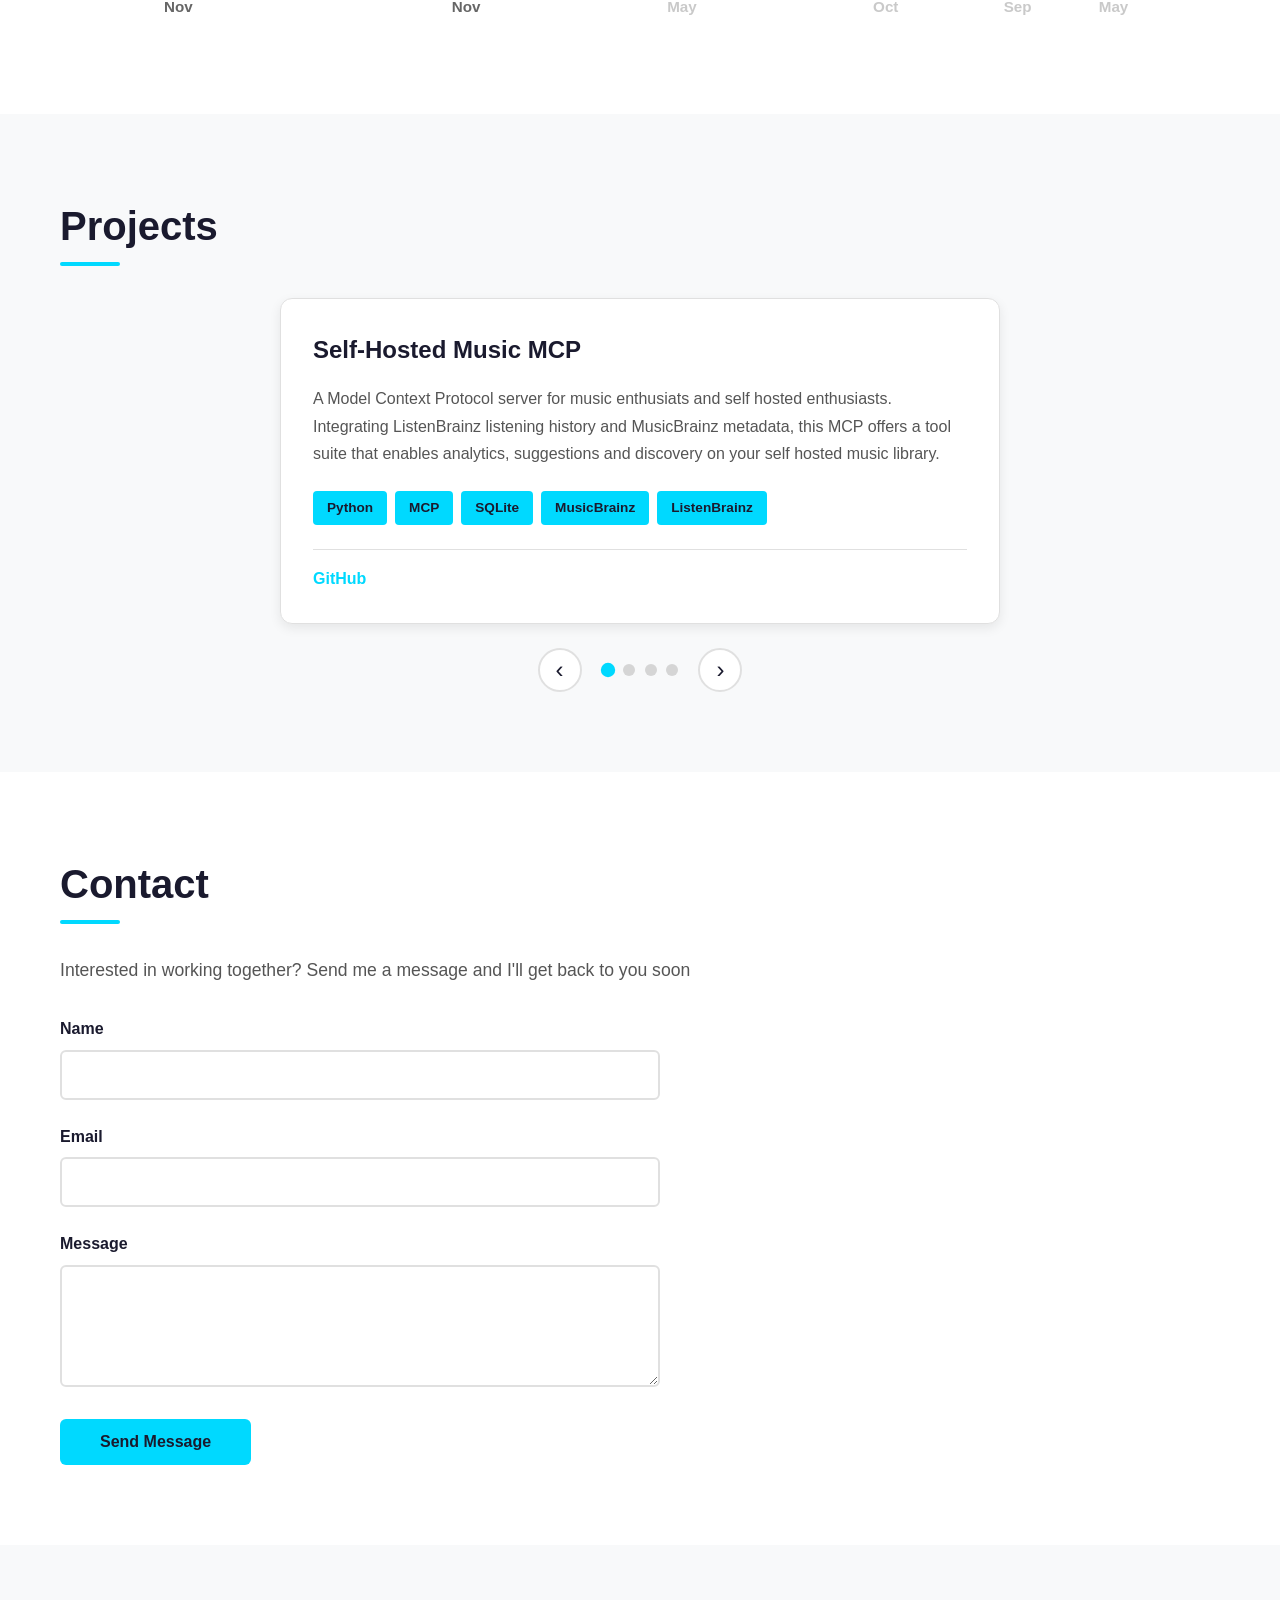
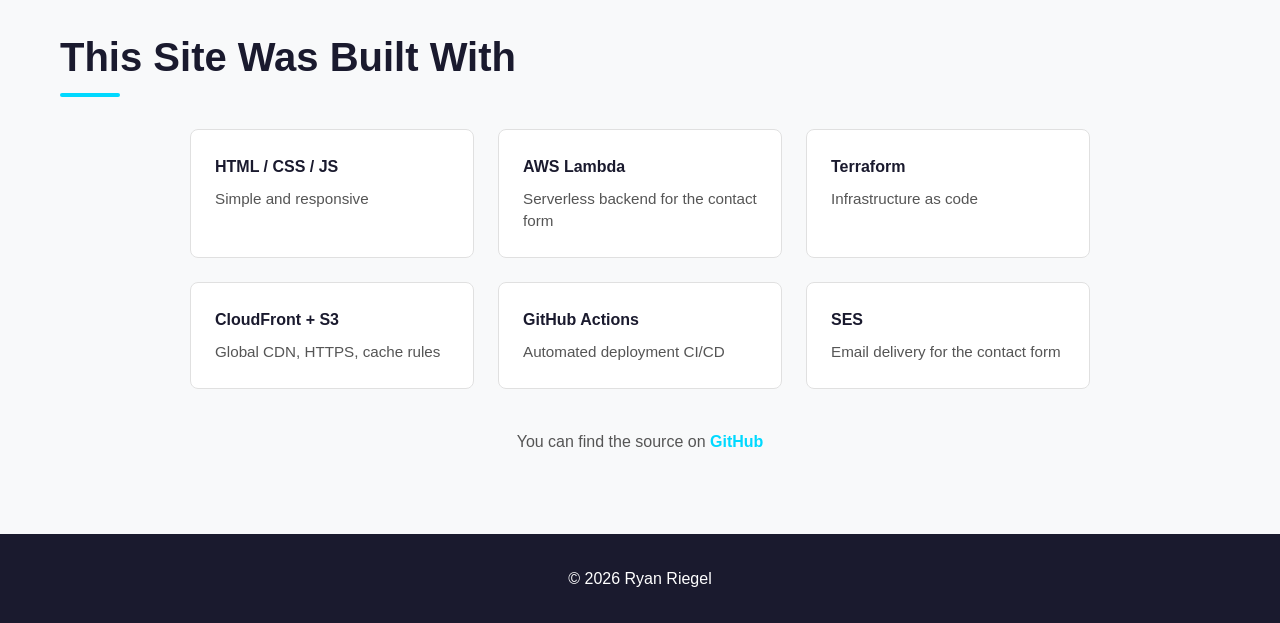
==== commit 830b09fd: "honed in the project descriptions" ====
--- a/app/site/index.html
+++ b/app/site/index.html
@@ -145,7 +145,7 @@
                         <button type="button" class="chip" data-filter="run" aria-pressed="false">Running</button>
                         <button type="button" class="chip" data-filter="hobby" aria-pressed="false">Hobbies</button>
                     </div>
-                    <p class="timeline-hint">Tap a point on the timeline to see details.</p>
+                    <p class="timeline-hint">Tap an event on the timeline to see details</p>
                 <div class="life-timeline-wrap">
                     <ol class="life-timeline">
                       <li class="milestone" data-date="2019-05" data-cat="run">
@@ -265,7 +265,7 @@
                     <div class="project-track">
                     <article class="project-card">
                         <h3>Self-Hosted Music MCP</h3>
-                        <p class="project-description">A Model Context Protocol server that gives AI agents a real map of a personal music collection — local library (517 artists on a NAS), ListenBrainz listening history, and MusicBrainz metadata joined on permanent IDs. Answers "what do I own, what's duplicated, what am I missing" from any MCP client; a knowledge layer, not a playback controller.</p>
+                        <p class="project-description">A Model Context Protocol server for music enthusiats and self hosted enthusiasts. Integrating ListenBrainz listening history and MusicBrainz metadata, this MCP offers a tool suite that enables analytics, suggestions and discovery on your self hosted music library.</p>
                         <div class="tech-stack">
                             <span class="tech-tag">Python</span>
                             <span class="tech-tag">MCP</span>
@@ -280,7 +280,7 @@
 
                     <article class="project-card">
                         <h3>Strava Trends</h3>
-                        <p class="project-description">Fitness analytics web app that parses Garmin FIT/GPX activity files and surfaces performance trends — pace, elevation, heart rate — with per-activity detail and trend visualization. FastAPI backend, React/TypeScript frontend, PostgreSQL.</p>
+                        <p class="project-description">Fitness analytics web app that parses FIT/GPX activity files and gives users many ways to visualize their training progress over time. Specifically, Strava trends overlays pace, HR, elevation, and other metrics to reveal trends in your training data.</p>
                         <div class="tech-stack">
                             <span class="tech-tag">Python</span>
                             <span class="tech-tag">FastAPI</span>
@@ -295,7 +295,7 @@
 
                     <article class="project-card">
                         <h3>Personal Blog</h3>
-                        <p class="project-description">Self-built blog platform with a Rails 8 API, JWT-secured admin panel with a rich-text editor and media uploads, and an Astro frontend with RSS. Automated testing gates (RSpec coverage + diff-coverage) run in CI.</p>
+                        <p class="project-description">Self-built blog platform with a Rails 8 API, JWT-secured admin panel with a rich-text editor and media uploads, and an Astro frontend with RSS.</p>
                         <div class="tech-stack">
                             <span class="tech-tag">Rails</span>
                             <span class="tech-tag">PostgreSQL</span>
@@ -310,7 +310,7 @@
 
                     <article class="project-card">
                         <h3>Q*bert</h3>
-                        <p class="project-description">Browser remake of the arcade classic built with Phaser 3 and TypeScript — isometric pyramid, Coily AI, discs, power-ups, and local high scores. Vite build with a Vitest unit-test suite for game logic.</p>
+                        <p class="project-description">Browser remake of the arcade classic built with Phaser 3 and TypeScript — isometric pyramid, Coily, discs, power-ups, and local high scores.</p>
                         <div class="tech-stack">
                             <span class="tech-tag">TypeScript</span>
                             <span class="tech-tag">Phaser 3</span>
--- a/app/site/styles.css
+++ b/app/site/styles.css
@@ -1292,7 +1292,10 @@
         position: static;
         transform: none;
         white-space: normal;
-        margin-bottom: 0.4rem;
+        /* static position lands at ol 2rem + li 1.5rem padding (56px from
+           the spine); pull the label back to ~10px so it sits just right
+           of the 14px node dots */
+        margin: 0 0 0.4rem -2rem;
     }
 
     /* Mobile: duration bars are a desktop overlay; the stacked cards
@@ -1308,7 +1311,11 @@
         transform: none;
         align-self: auto;
         justify-content: flex-start;
-        margin: 0.75rem 0 0.25rem -1.5rem;
+        /* direct child of the ol: static position is the 2rem padding edge
+           (32px from the spine); -10px puts the label at a clear header
+           indent (~22px), right of the month column (~10px). Right margin
+           per user edit kept. */
+        margin: 0.75rem 2rem 0.25rem 1rem;
         border: none;
         background: none;
         padding: 0;
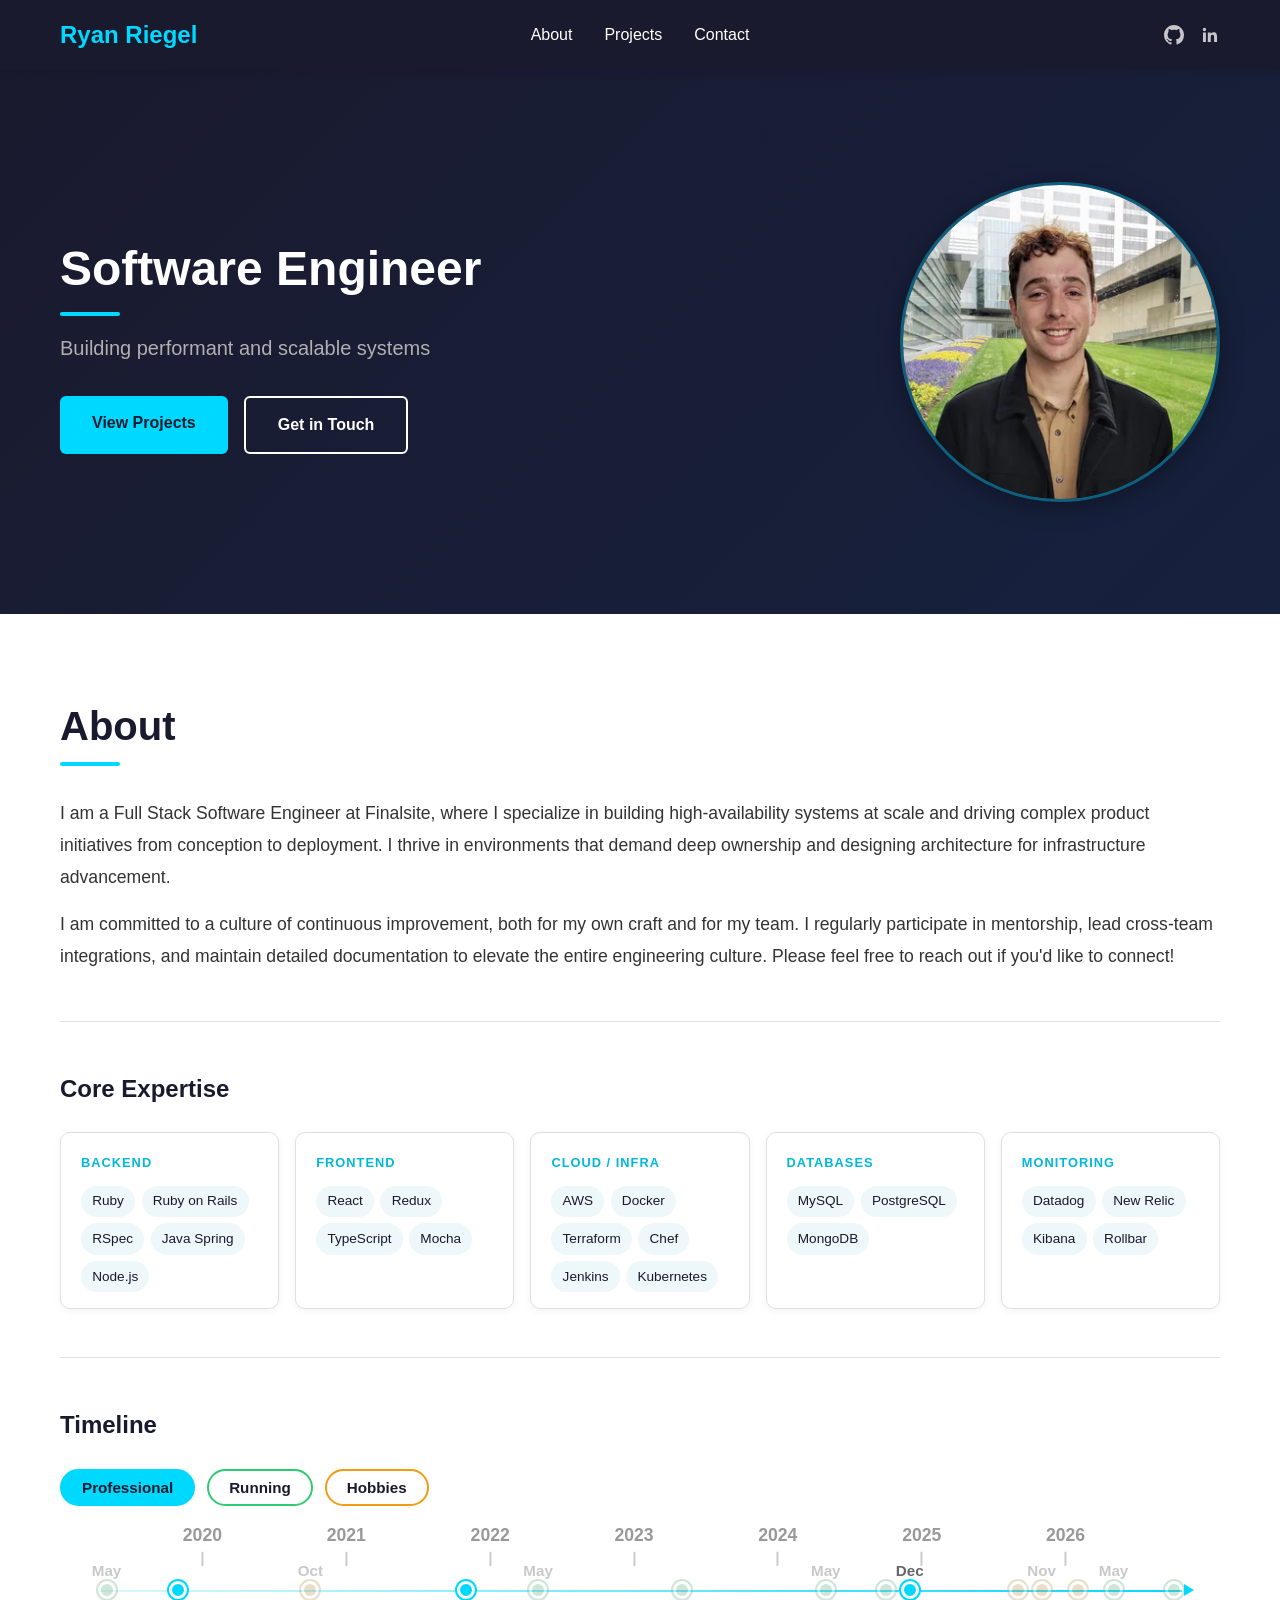
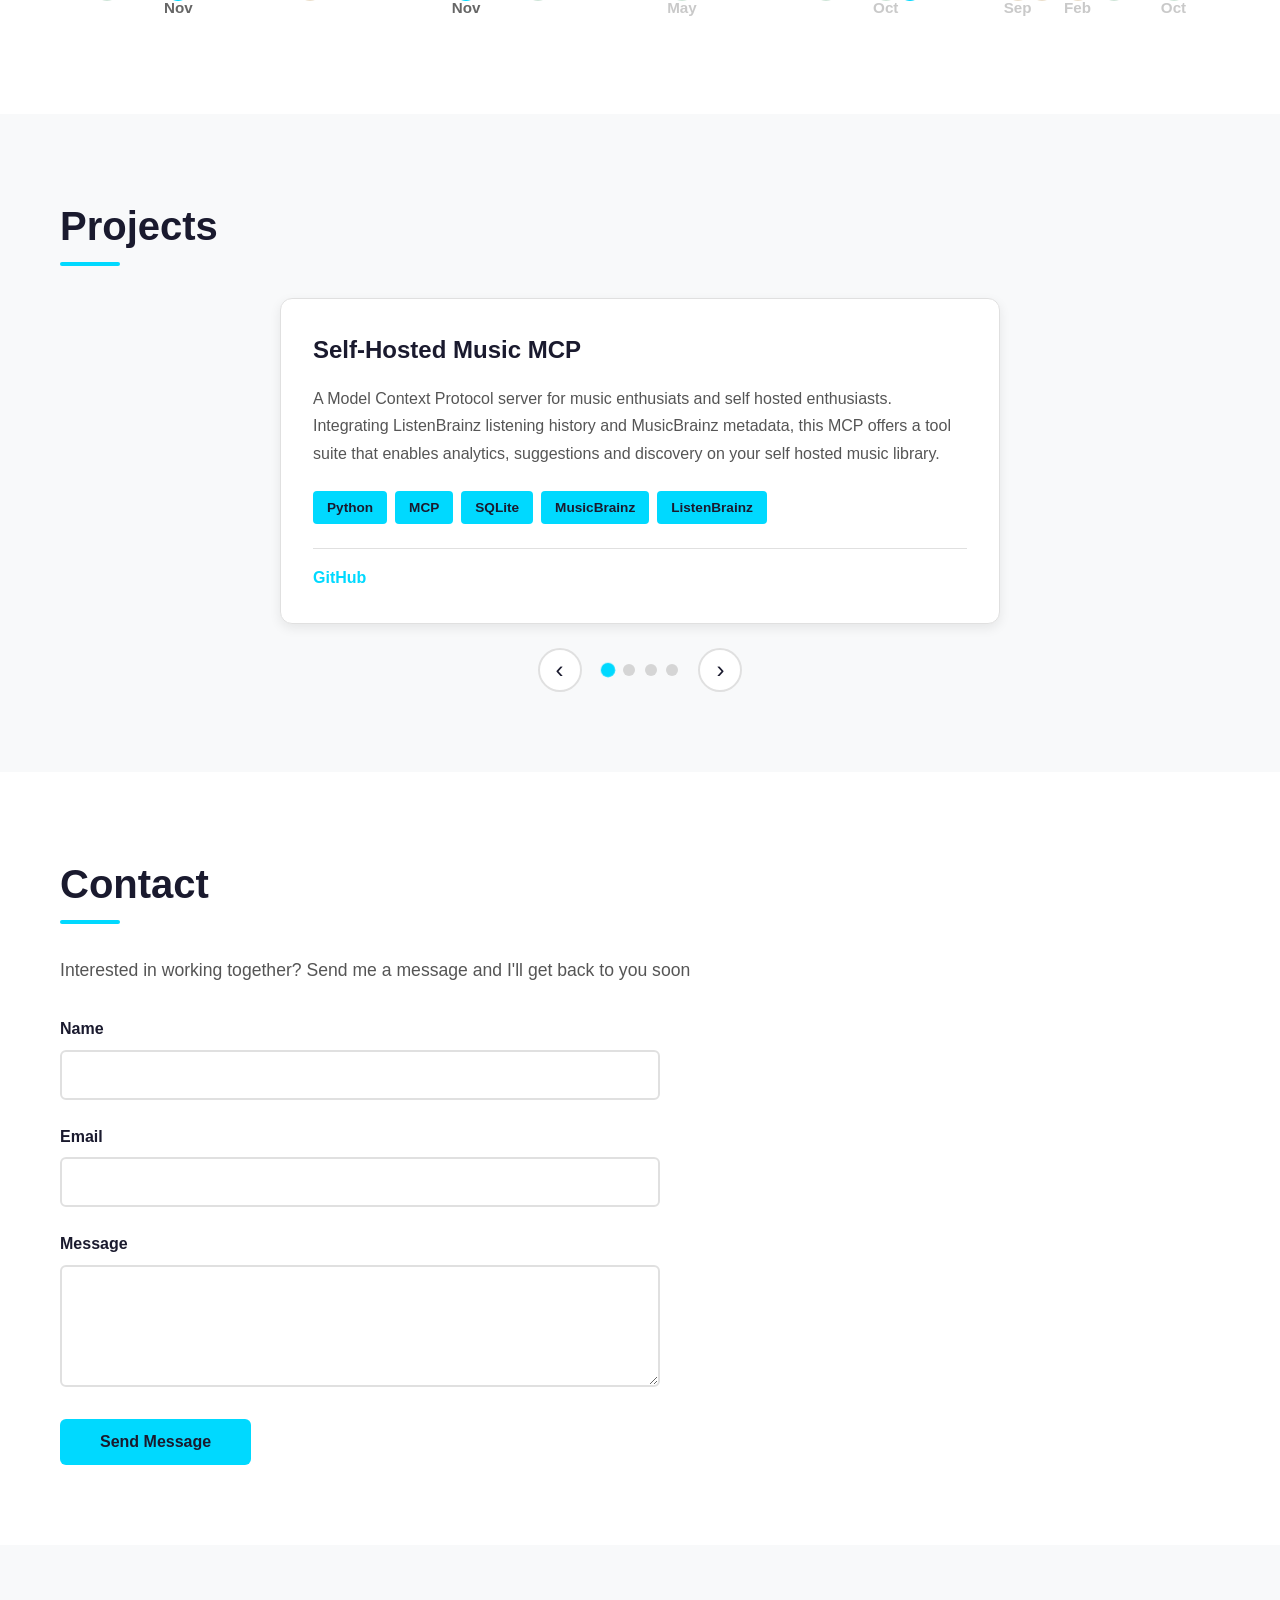
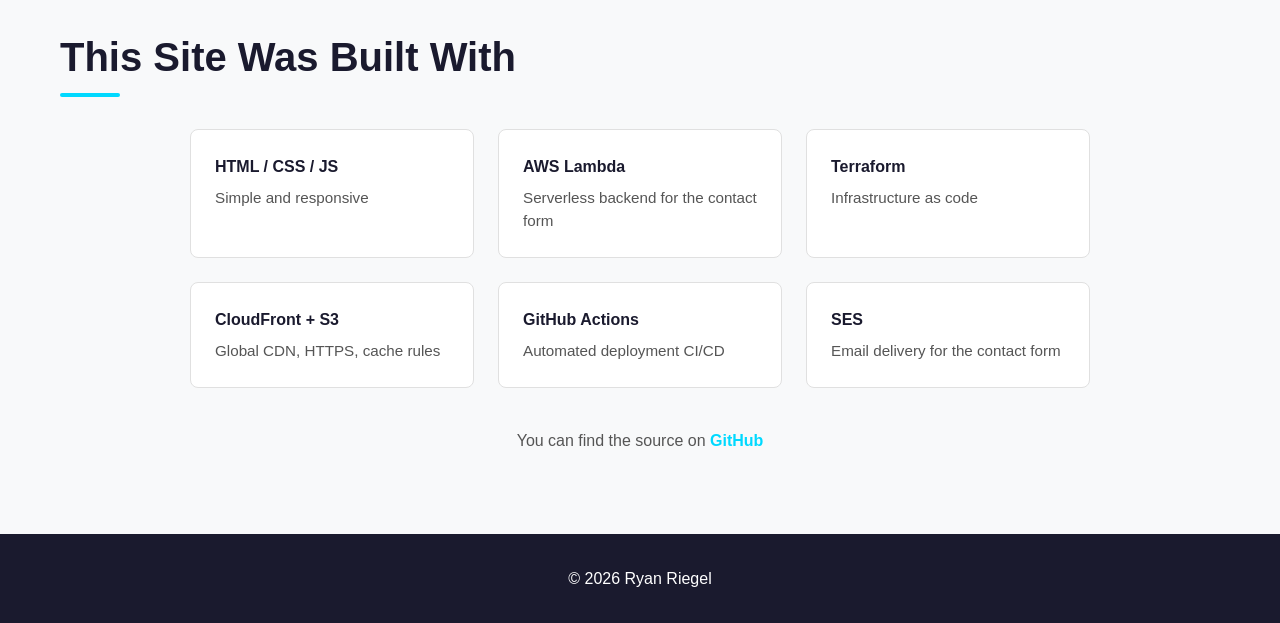
==== commit 1c5cf65c: "added new info to the timeline component" ====
--- a/app/site/index.html
+++ b/app/site/index.html
@@ -236,6 +236,14 @@
                               <p>After researching and planning, I began my journey into self-hosting my personal services and applications. This has become an extremely rewarding project. I use its services every day and use it as a sandbox for experimenting with new technologies.</p>
                           </div>
                       </li>
+                      <li class="milestone" data-date="2026-02" data-end="present" data-cat="hobby">
+                          <button type="button" class="milestone-node" aria-label="Feb 2026 — Homemade Pizza Cooking (details)" aria-expanded="false"></button>
+                          <span class="milestone-date"></span>
+                          <div class="milestone-body" role="tooltip">
+                              <h4><span class="milestone-cat">Hobby</span> Homemade Pizza Cooking</h4>
+                              <p>This year for my birthday, my partner gifted me a pizza steel. This allows you to cook authentic NY style pizza in your home oven. Since getting this, I've worked on perfecting my homemade pizza dough, experimenting with various ingredients and toppings! It is a process that I really enjoy and at this point the quality is consistently impressive!</p>
+                          </div>
+                      </li>
                       <li class="milestone" data-date="2026-05" data-cat="run">
                           <button type="button" class="milestone-node" aria-label="May 2026 — Pittsburgh Marathon (details)" aria-expanded="false"></button>
                           <span class="milestone-date"></span>
@@ -249,7 +257,7 @@
                           <span class="milestone-date"></span>
                           <div class="milestone-body" role="tooltip">
                               <h4><span class="milestone-cat">Running</span> 2026 Ann Arbor Half Marathon</h4>
-                              <p>More details soon...</p>
+                              <p>This was a unique training cycle because I was able to apply the discipline I built in marathon training to a shorter race. This materialized in the form of higher consistency, exerting appropriate effort based on the workout type, and a better understanding of my limits. While the summer heat was a new challenge during training, I set a new PR with this race!</p>
                           </div>
                       </li>
                     </ol>
--- a/app/site/styles.css
+++ b/app/site/styles.css
@@ -11,7 +11,6 @@
     background: #f8f9fa;
 }
 
-/* Smooth anchor navigation; keep targets clear of the sticky header. */
 html {
     scroll-behavior: smooth;
     scroll-padding-top: 5.5rem;
@@ -41,8 +40,6 @@
     position: relative;
 }
 
-/* Nav truly centered in the header: absolutely positioned at 50%,
-   unaffected by the right-pinned brand cluster's width. */
 .nav-links {
     list-style: none;
     display: flex;
@@ -52,8 +49,6 @@
     transform: translateX(-50%);
 }
 
-/* Brand cluster spans the header width: name hugs the left edge,
-   social icon row hugs the right. */
 .header-brand {
     flex: 1;
     display: flex;
@@ -62,7 +57,6 @@
     gap: 1rem;
 }
 
-/* Social links now live in the dark header */
 .header-brand .social-links {
     display: flex;
     gap: 1rem;
@@ -84,8 +78,6 @@
     color: #00d9ff;
 }
 
-/* The name navigates to the top of the site; keep the visual identical to
-   the old plain h1 (no underline, no link chrome). */
 .logo-link {
     text-decoration: none;
     display: inline-flex;
@@ -114,8 +106,6 @@
     color: #00d9ff;
 }
 
-/* About dropdown: hidden by default; opens on hover (desktop) or via
-   .is-open class (touch/keyboard, toggled in timeline.js) */
 .has-dropdown {
     position: relative;
 }
@@ -166,15 +156,10 @@
     padding: 5rem 0;
 }
 
-/* ---- Content pop-in: sections fade/slide in as they enter the viewport.
-   .reveal starts hidden + offset; .reveal.is-visible settles in. JS adds
-   both via IntersectionObserver; without JS (or with reduced motion) the
-   fallback rules below keep everything visible. ---- */
 .reveal {
     opacity: 0;
     transform: translateY(24px);
     transition: opacity 0.6s ease-out, transform 0.6s ease-out;
-    will-change: opacity, transform;
 }
 
 .reveal.is-visible {
@@ -182,7 +167,6 @@
     transform: none;
 }
 
-/* Hero entrance on load (no observer needed - it's above the fold). */
 .hero-content {
     animation: hero-in 0.7s ease-out both;
 }
@@ -192,7 +176,6 @@
     to   { opacity: 1; transform: none; }
 }
 
-/* Respect users who prefer less motion: reveal instantly, no entrance. */
 @media (prefers-reduced-motion: reduce) {
     html {
         scroll-behavior: auto;
@@ -209,8 +192,6 @@
     }
 }
 
-/* No-JS fallback: script.js removes this class when the observer is wired;
-   without JS the content never hides. */
 .no-js .reveal {
     opacity: 1;
     transform: none;
@@ -413,8 +394,6 @@
     margin-bottom: 2.5rem;
 }
 
-/* Touch affordance hint - mobile only (hover is disabled there, so the
-   tap-to-open interaction is not discoverable without a note). */
 .timeline-hint {
     display: none;
     margin: 0 0 1.25rem;
@@ -435,7 +414,6 @@
     transition: all 0.2s;
 }
 
-/* Chip colors match their node colors on the timeline */
 .chip[data-filter="work"] {
     border-color: #00d9ff;
 }
@@ -452,7 +430,6 @@
 .chip[data-filter="run"]:hover { color: #27ae60; }
 .chip[data-filter="hobby"]:hover { color: #e67e22; }
 
-/* Selected: filled with the node color */
 .chip[aria-pressed="true"][data-filter="work"] {
     background: #00d9ff;
     border-color: #00d9ff;
@@ -480,8 +457,6 @@
     max-width: 1100px;
 }
 
-/* Horizontal spine: runs left (oldest) to right (newest), with directional detail:
-   fades in from the left, arrowhead at the right (future) end, "2021" anchor label. */
 .life-timeline::before {
     content: '';
     position: absolute;
@@ -519,10 +494,6 @@
     margin: 0 auto;
 }
 
-/* Node column: a real box whose vertical center IS the spine.
-   stretch makes each li span the full padding-box height of the ol
-   (padding excluded via content-box behavior of flex items), so its
-   50% line lands exactly on the spine row. */
 .milestone {
     position: absolute;
     left: var(--x, 0%);
@@ -534,15 +505,9 @@
     min-width: 0;
     padding: 0 0.25rem;
     transition: opacity 0.3s, filter 0.3s;
-    /* the li's transform creates a stacking context, so any z-index on
-       children (dates, popover) is scoped INSIDE it; the li itself must
-       carry the elevation. Base 25 = above year markers (z 20), so month
-       text is never layered under them; open/hover raises to 30. */
     z-index: 25;
 }
 
-/* The node button centered on the li's vertical center (= the spine).
-   left:50% of the li == the node column center; no JS needed for X. */
 .milestone-node {
     position: absolute;
     top: 50%;
@@ -579,8 +544,6 @@
     outline-offset: 3px;
 }
 
-/* Dates: default above the spine; .side-up (a JS-assigned class, not
-   nth-child, so JS-inserted year markers can't shift sides) moves it below. */
 .milestone-date {
     position: absolute;
     bottom: calc(50% + 6px);
@@ -592,9 +555,6 @@
     white-space: nowrap;
 }
 
-/* The popover: hidden by default. Horizontally centered on the node column
-   via CSS (left:50% + translateX(-50%)); JS only clamps at viewport edges
-   by nudging --pop-shift. Vertically anchored to the spine line. */
 .milestone-body {
     position: absolute;
     left: 50%;
@@ -613,7 +573,6 @@
     transform: translateX(calc(-50% + var(--pop-shift, 0px)));
 }
 
-/* .side-up milestones open upward */
 .milestone.side-up .milestone-body {
     top: auto;
     bottom: calc(50% + var(--pop-gap, 18px));
@@ -626,21 +585,15 @@
     visibility: visible;
 }
 
-/* An open (or hovered) popover's li must paint above EVERY other timeline
-   element - nodes, dates, bars, and year labels (z-index 20): the li's own
-   transform creates a stacking context, so the body's z-index only counts
-   inside that context. The li itself carries the elevation. */
 .milestone:hover,
 .milestone.is-open {
     z-index: 30;
 }
 
-/* Caret: centered on the popover's node-facing edge, shifted identically
-   so it keeps pointing at the node even when the box is clamped. */
 .milestone-body::before {
     content: '';
     position: absolute;
-    top: -7px; /* default: popover opens below the spine */
+    top: -7px;
     left: calc(50% - var(--pop-shift, 0px));
     width: 12px;
     height: 12px;
@@ -659,17 +612,11 @@
     border-bottom: 1px solid #e0e0e0;
 }
 
-/* Dates hug the spine on the opposite side from the popover; the JS fills
-   in the month (data-date="YYYY-MM"). .side-up flips the date below the
-   spine (the base rule above places it above). Elevation vs year markers
-   is carried by the .milestone li itself (see below). */
 .milestone.side-up .milestone-date {
     bottom: auto;
     top: calc(50% + 6px);
 }
 
-/* Year group markers: plain text floating above the spine, positioned by
-   JS at their month offset (left set inline). */
 .year-marker {
     position: absolute;
     left: var(--x, 0%);
@@ -683,12 +630,9 @@
     border: none;
     white-space: nowrap;
     line-height: 1;
-    /* above sibling nodes/bars while idle; an open popover's li (z-index
-       30) covers the markers too */
     z-index: 20;
 }
 
-/* Ticks on the spine at each year boundary */
 .year-marker::after {
     content: '';
     position: absolute;
@@ -700,11 +644,6 @@
     background: #ccc;
 }
 
-/* Duration bars: hidden by default. When an event's details open, its bar
-   appears directly ON the main timeline as a thicker highlighted line
-   (6px, category color, rounded caps, no text). JS positions each bar by
-   month offsets and toggles .is-visible with the popover. Open-ended
-   items get an arrowhead at the axis end. */
 .timeline-bars {
     position: absolute;
     left: 0;
@@ -716,6 +655,8 @@
 .timeline-bar {
     position: absolute;
     top: 0;
+    left: var(--bar-x, 0%);
+    width: var(--bar-w, 0%);
     height: 6px;
     transform: translateY(-50%);
     border-radius: 3px;
@@ -735,7 +676,6 @@
 .timeline-bar-run { background: #2ecc71; }
 .timeline-bar-hobby { background: #f39c12; }
 
-/* Ongoing: open arrowhead at the right edge */
 .timeline-bar-open {
     border-top-right-radius: 0;
     border-bottom-right-radius: 0;
@@ -808,8 +748,6 @@
     margin: 0;
 }
 
-/* Ghost overlay: non-matching milestones dim but stay in place, and can't
-   be interacted with — no hover popover, no tap-to-open while filtered out. */
 .milestone[data-dim] {
     opacity: 0.35;
     filter: saturate(0.4);
@@ -831,10 +769,6 @@
     margin: 0 auto;
 }
 
-/* All cards stack in the same grid cell; the active one is visible.
-   No overflow mask: inactive cards are fully hidden (opacity 0 +
-   visibility hidden), and a mask would clip the active card's hover
-   lift and top border. */
 .project-track {
     display: grid;
 }
@@ -997,7 +931,6 @@
     line-height: 1.5;
 }
 
-/* Source link below the grid: tighter than a section intro, no trailing gap */
 .colophon-source {
     text-align: center;
     color: #555;
@@ -1110,11 +1043,6 @@
         gap: 0.4rem;
     }
 
-    /* DOM has the brand row first, so the natural column order is already
-       row 1: name left + social icons right (desktop rules carry over),
-       row 2: nav links. */
-    /* Keep the sticky header compact: nav links in one wrap row, not a
-       tall column that eats a third of the viewport. */
     .nav-links {
         position: static;
         transform: none;
@@ -1128,7 +1056,6 @@
         font-size: 0.92rem;
     }
 
-    /* Hero stacks vertically: text first, then headshot */
     .hero-content {
         flex-direction: column;
         align-items: center;
@@ -1136,11 +1063,14 @@
         gap: 2rem;
     }
 
+    #hero {
+        padding: 3.5rem 0 4rem;
+    }
+
     .hero-links {
         justify-content: center;
     }
 
-    /* h2 text is centered on mobile; re-center its underline too */
     #hero h2::after {
         left: 50%;
         transform: translateX(-50%);
@@ -1151,9 +1081,6 @@
         height: 220px;
     }
 
-    /* Mobile: dropdown opens via .is-open tap. It renders as a floating
-       panel OVER the page (position:absolute, out of flow) so opening it
-       neither pushes content down nor stretches the sticky header. */
     .has-dropdown {
         position: relative;
     }
@@ -1199,9 +1126,6 @@
         max-width: 100%;
     }
 
-    /* Inactive cards park at translateX(24px); their transformed border
-       boxes extend past the viewport and create horizontal scroll. A clip
-       is safe here (mobile has no hover lift to preserve). */
     .project-track {
         overflow: hidden;
     }
@@ -1223,14 +1147,15 @@
         padding: 0.4rem 1rem;
     }
 
-    /* Mobile: revert to the vertical timeline (popovers become inline cards) */
     .life-timeline {
         display: block;
         padding: 0 0 0 2rem;
         position: relative;
-        /* cancel the desktop proportional-axis height (5.5rem): the stacked
-           cards need the ol to grow with its content */
         height: auto;
+    }
+
+    .life-timeline.tl-proportional {
+        height: var(--tl-mh, auto);
     }
 
     .life-timeline::before {
@@ -1251,7 +1176,6 @@
         display: none;
     }
 
-    /* chips + hint form one control cluster above the timeline */
     .timeline-chips {
         margin-bottom: 0.5rem;
     }
@@ -1270,6 +1194,15 @@
         min-height: 0;
     }
 
+    .tl-proportional .milestone {
+        position: absolute;
+        left: 2rem;
+        right: 0;
+        top: var(--y, auto);
+        padding-bottom: 0;
+        height: 1px;
+    }
+
     .milestone-node {
         position: absolute;
         left: -2.4rem;
@@ -1279,52 +1212,101 @@
         height: 14px;
     }
 
+    .tl-proportional .milestone-node {
+        top: 50%;
+        transform: translateY(-50%);
+    }
+
     .milestone-node:hover,
     .milestone-node:focus-visible {
         transform: scale(1.2);
     }
 
-    /* must beat the desktop .milestone.side-up .milestone-date rule (0-3-0):
-       same specificity here, later source order wins */
+    .tl-proportional .milestone-node:hover,
+    .tl-proportional .milestone-node:focus-visible {
+        transform: translateY(-50%) scale(1.2);
+    }
+
     .milestone.side-up .milestone-date,
     .milestone.side-down .milestone-date {
         display: inline-block;
+        font-size: 0.85rem;
+        line-height: 1.1;
         position: static;
+        white-space: normal;
+        margin: 0 0 0 -2rem;
+    }
+
+    .tl-proportional .milestone.side-up .milestone-date,
+    .tl-proportional .milestone.side-down .milestone-date {
+        vertical-align: top;
+        transform: translateY(calc(-50% + var(--nudge, 0px)));
+    }
+
+    .timeline-bars {
+        display: block;
+        top: 0;
+        bottom: 0;
+        height: auto;
+        pointer-events: none;
+        z-index: 35;
+    }
+
+    .timeline-bar {
+        left: -2px;
+        width: 6px;
+        top: var(--bar-top, 0px);
+        height: var(--bar-h, 0px);
         transform: none;
-        white-space: normal;
-        /* static position lands at ol 2rem + li 1.5rem padding (56px from
-           the spine); pull the label back to ~10px so it sits just right
-           of the 14px node dots */
-        margin: 0 0 0.4rem -2rem;
-    }
-
-    /* Mobile: duration bars are a desktop overlay; the stacked cards
-       carry duration info via their own layout. */
-    .timeline-bars {
-        display: none;
-    }
-
-    /* Mobile: year markers become inline separators between year groups */
+        border-radius: 3px;
+    }
+
+    .timeline-bar-open {
+        border-top-left-radius: 2px;
+        border-top-right-radius: 2px;
+        border-bottom-left-radius: 0;
+        border-bottom-right-radius: 0;
+    }
+
+    .timeline-bar-open::after {
+        right: auto;
+        top: auto;
+        bottom: -8px;
+        left: 50%;
+        transform: translateX(-50%);
+        border-left: 6px solid transparent;
+        border-right: 6px solid transparent;
+        border-top: 8px solid;
+        border-bottom: none;
+    }
+
+    .timeline-bar-open.timeline-bar-hobby::after { border-top-color: #f39c12; }
+    .timeline-bar-open.timeline-bar-work::after { border-top-color: #00d9ff; }
+    .timeline-bar-open.timeline-bar-run::after { border-top-color: #2ecc71; }
+
     .year-marker {
         position: static;
         left: auto;
+        right: auto;
+        top: auto;
         transform: none;
-        align-self: auto;
-        justify-content: flex-start;
-        /* direct child of the ol: static position is the 2rem padding edge
-           (32px from the spine); -10px puts the label at a clear header
-           indent (~22px), right of the month column (~10px). Right margin
-           per user edit kept. */
-        margin: 0.75rem 2rem 0.25rem 1rem;
         border: none;
         background: none;
         padding: 0;
-        color: #00b8d9;
-    }
-
-    /* the desktop spine tick must not follow the marker onto mobile: with the
-       marker static, its containing block is the ol, so the tick would hang
-       below the last card and inflate the container's scroll height */
+        color: #999;
+    }
+
+    .tl-proportional .year-marker {
+        position: absolute;
+        left: auto;
+        right: calc(50%);
+        top: var(--y, auto);
+        transform: translateY(-50%);
+        font-size: 1rem;
+        line-height: 1;
+        white-space: nowrap;
+    }
+
     .year-marker::after {
         display: none;
     }
@@ -1335,14 +1317,13 @@
         transform: none;
         display: none;
         pointer-events: auto;
-        margin-top: 0.5rem;
+        margin: 0;
     }
 
     .milestone-body::before {
         display: none;
     }
 
-    /* On mobile, hover is unreliable: show bodies only via .is-open (tap) */
     .milestone:hover .milestone-body {
         opacity: 0;
         visibility: hidden;
@@ -1352,16 +1333,14 @@
         display: block;
         opacity: 1;
         visibility: visible;
-        /* Out-of-flow so opening a card never shifts the timeline: the ol
-           keeps its height and the card overlays the content below it,
-           painting above via the open li's z-index (30). Anchored just
-           right of the spine (li padding box is 2rem from the ol edge). */
         position: absolute;
-        top: calc(50% + 18px);
+        top: 1.75rem;
         bottom: auto;
-        left: -1.75rem;
+        left: -1.4rem;
         transform: none;
-        width: min(340px, calc(100vw - 4rem));
+        right: 0;
+        width: auto;
+        max-width: 340px;
         z-index: 30;
     }
 
